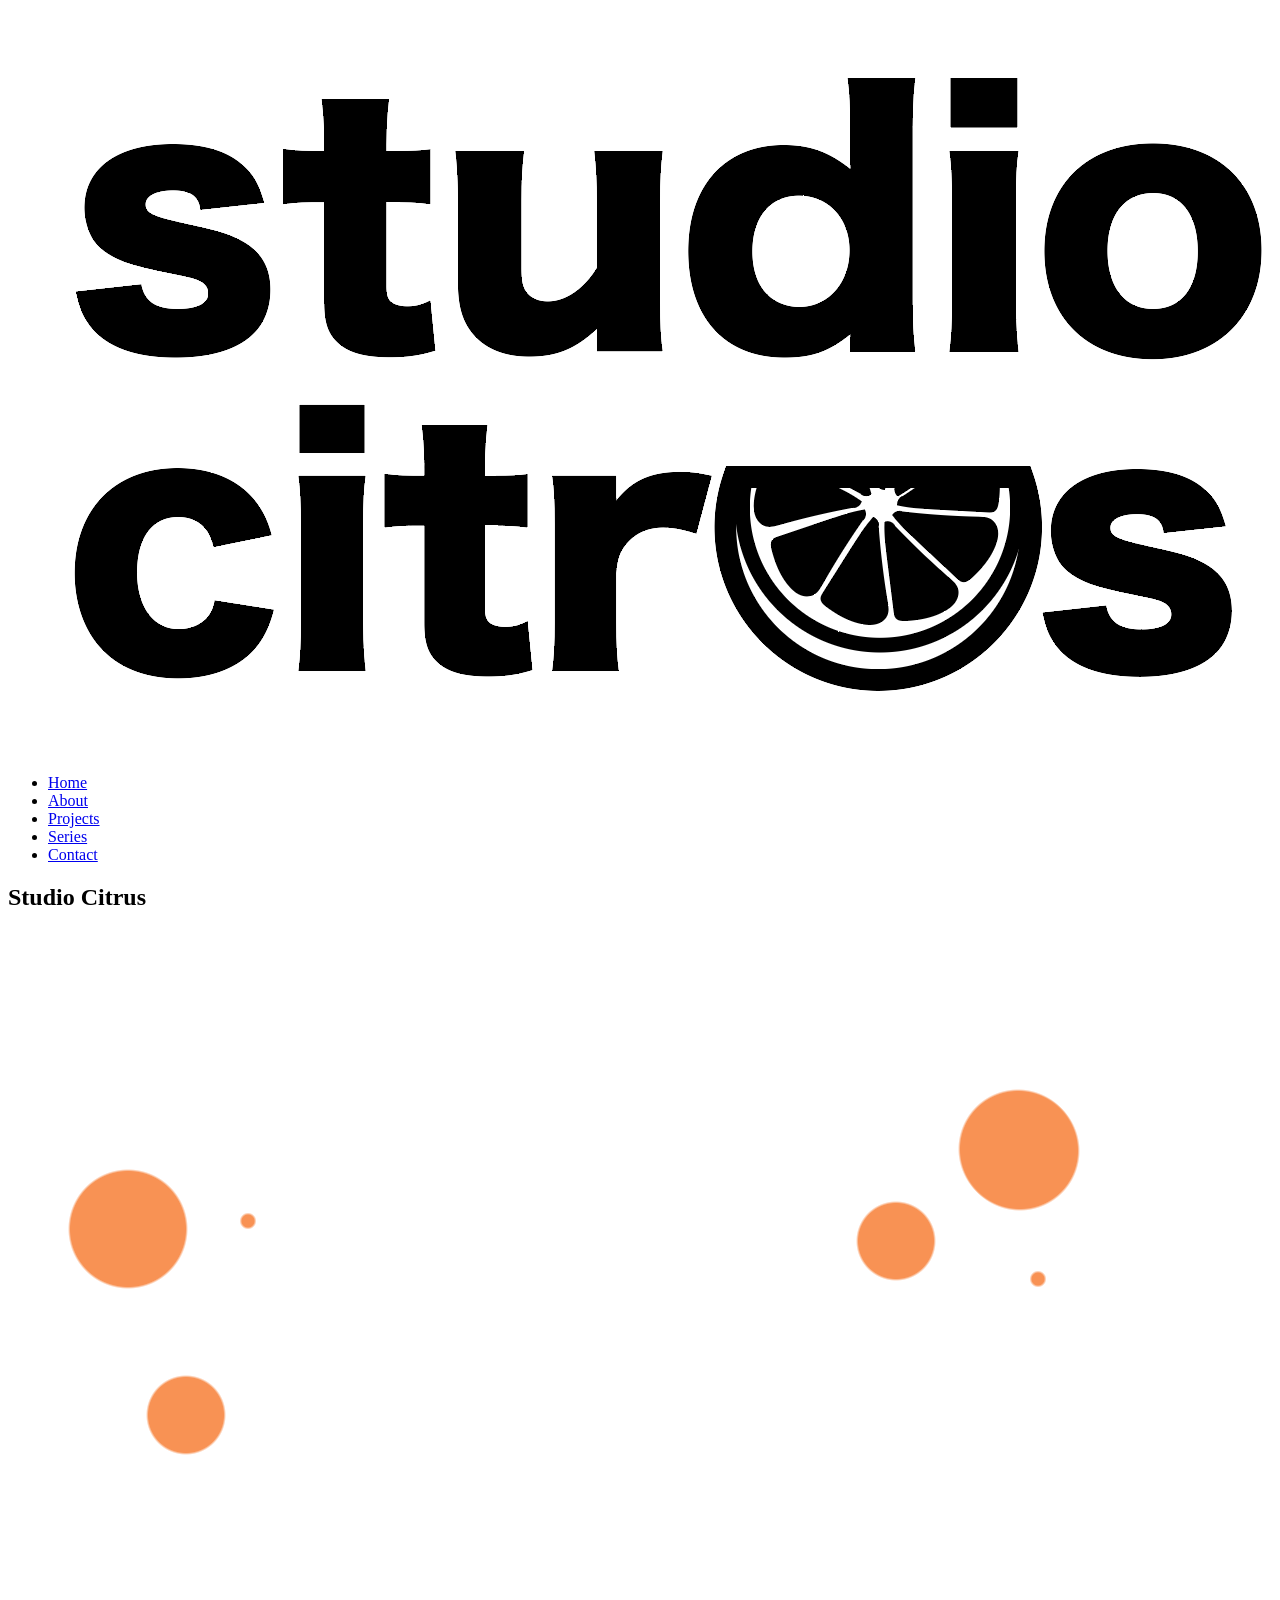
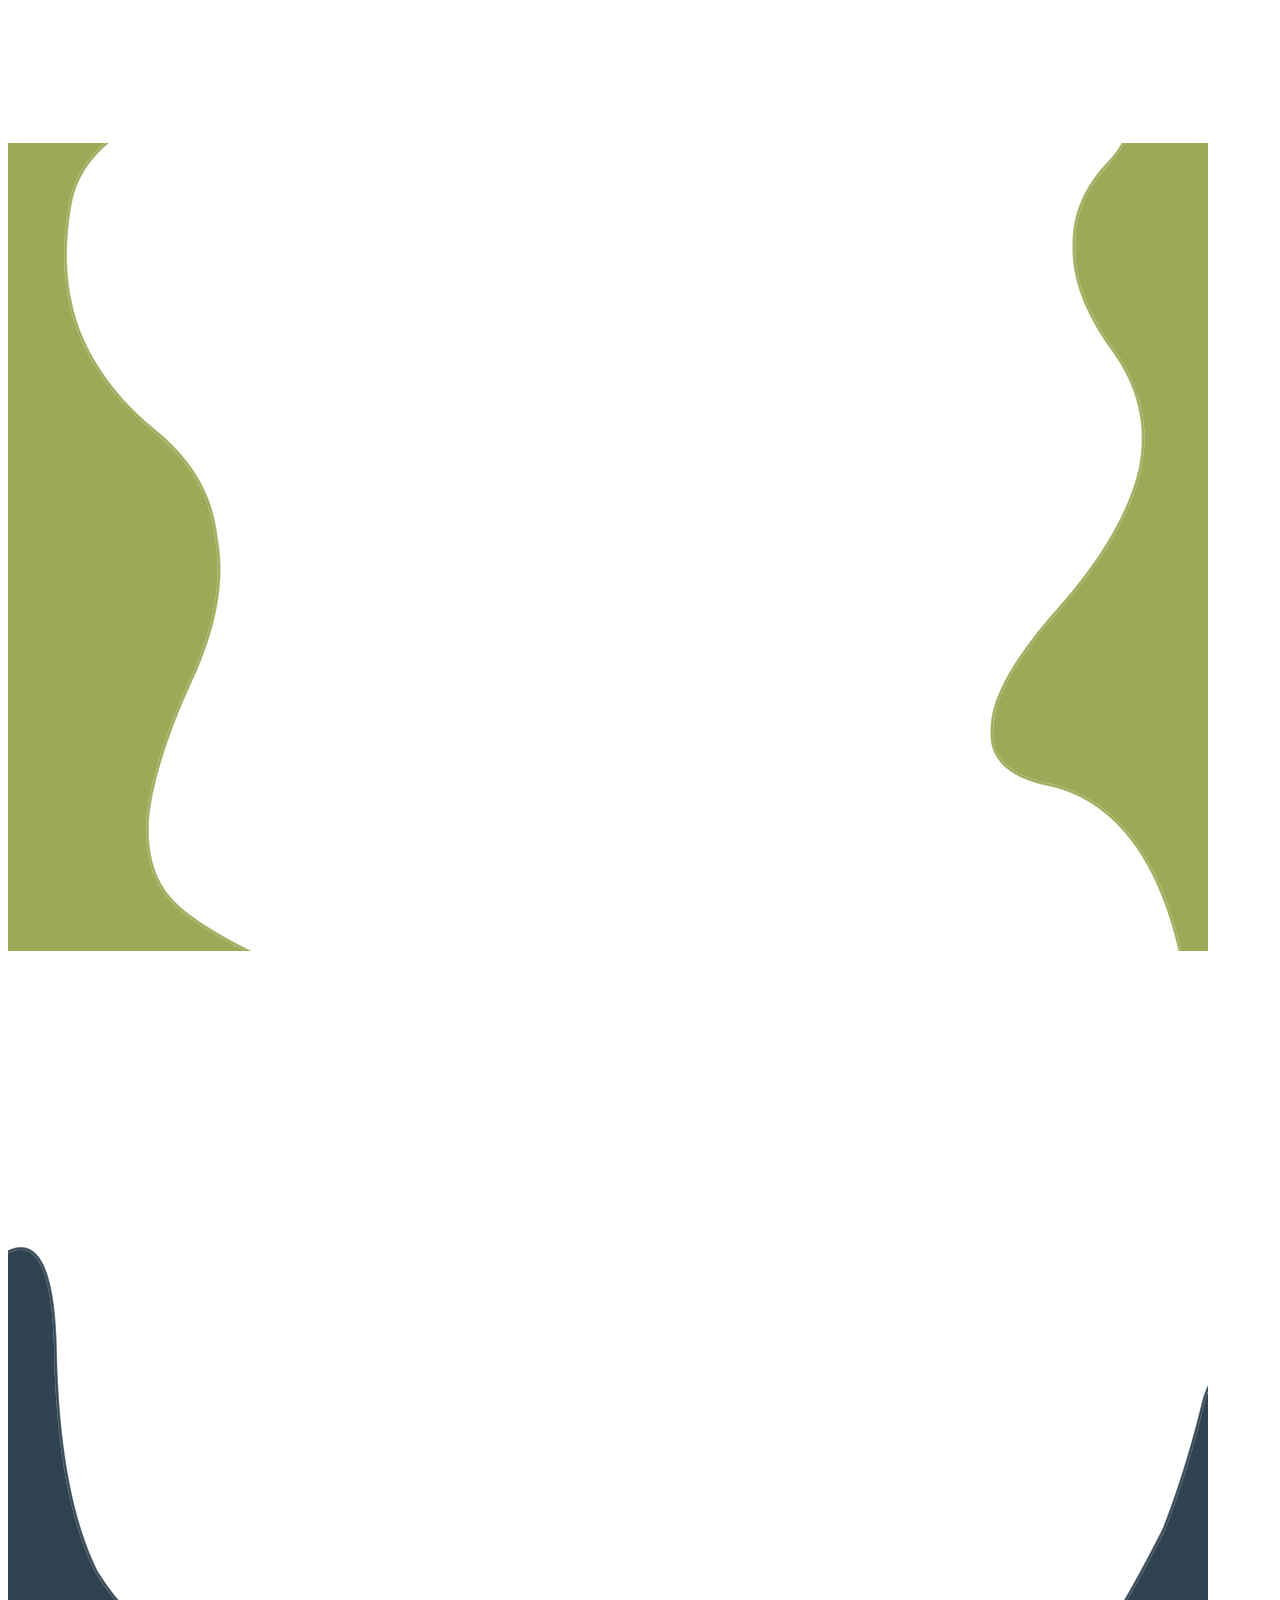
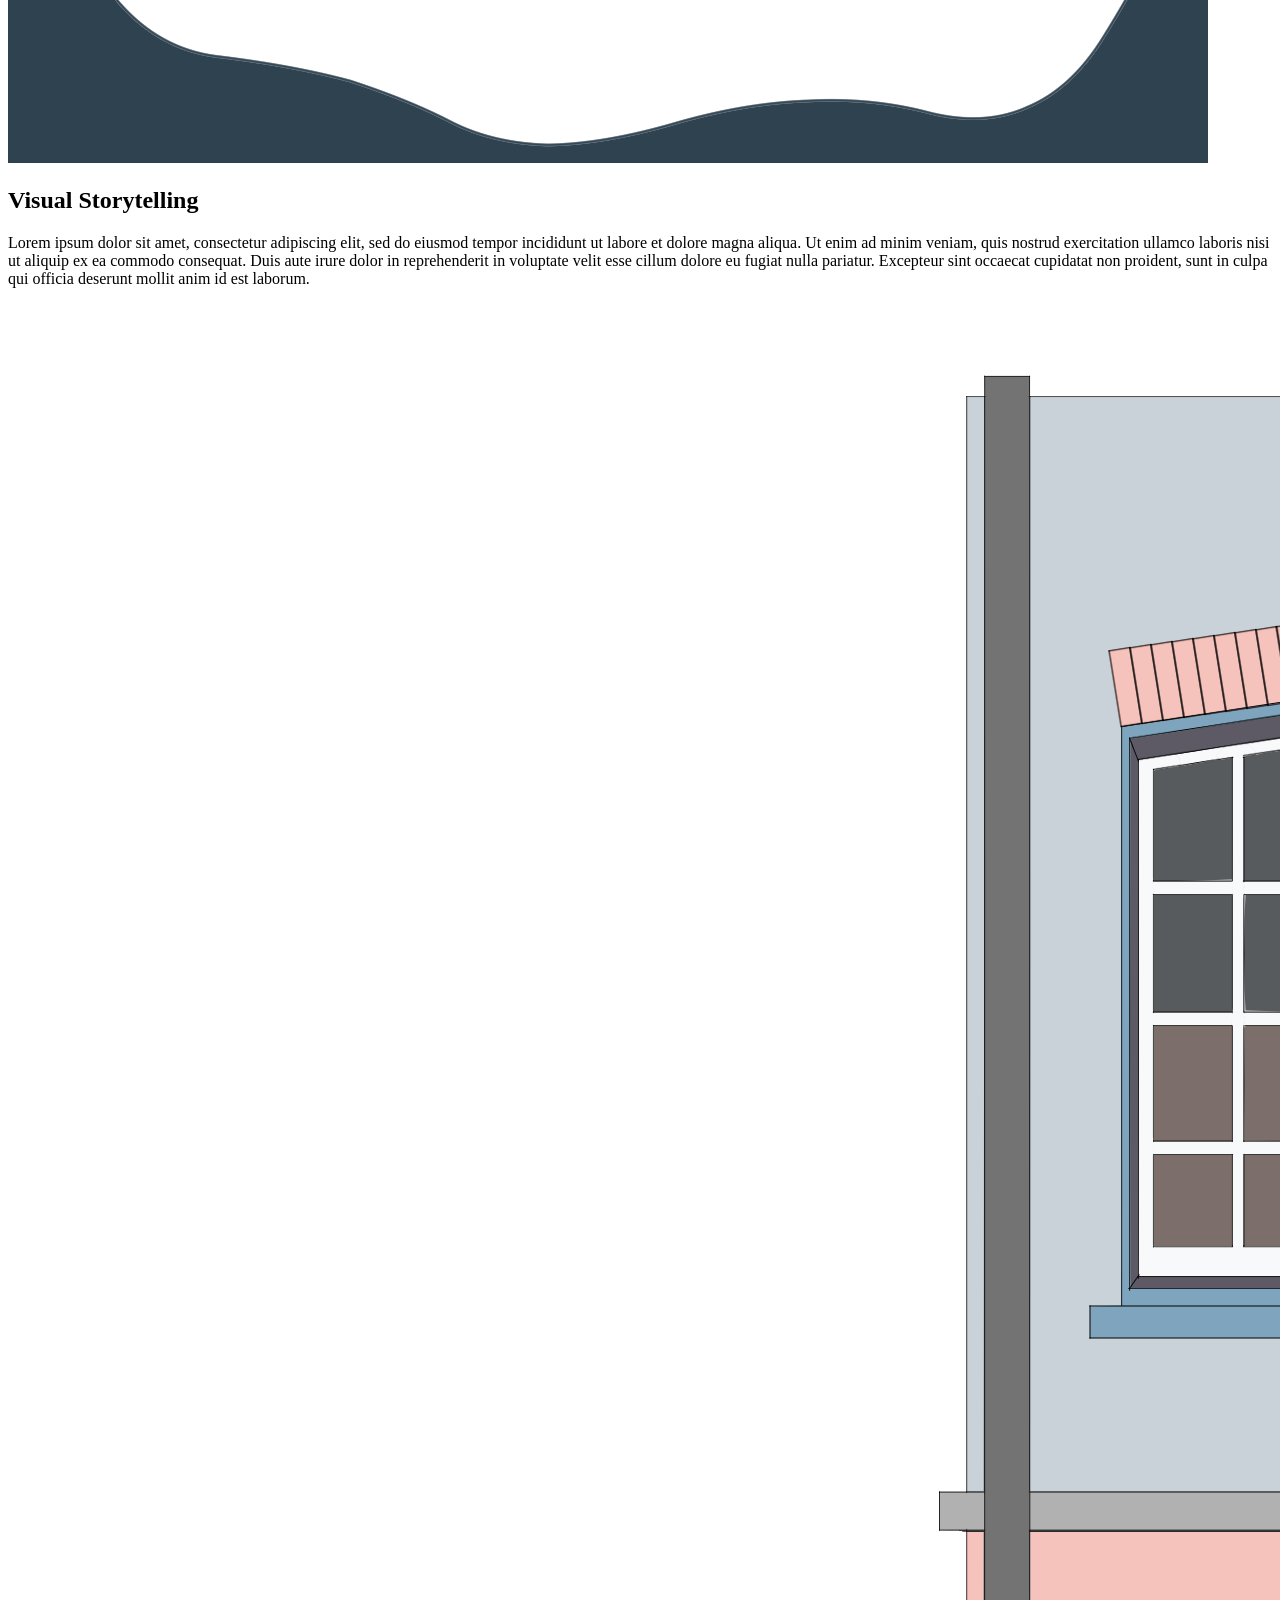
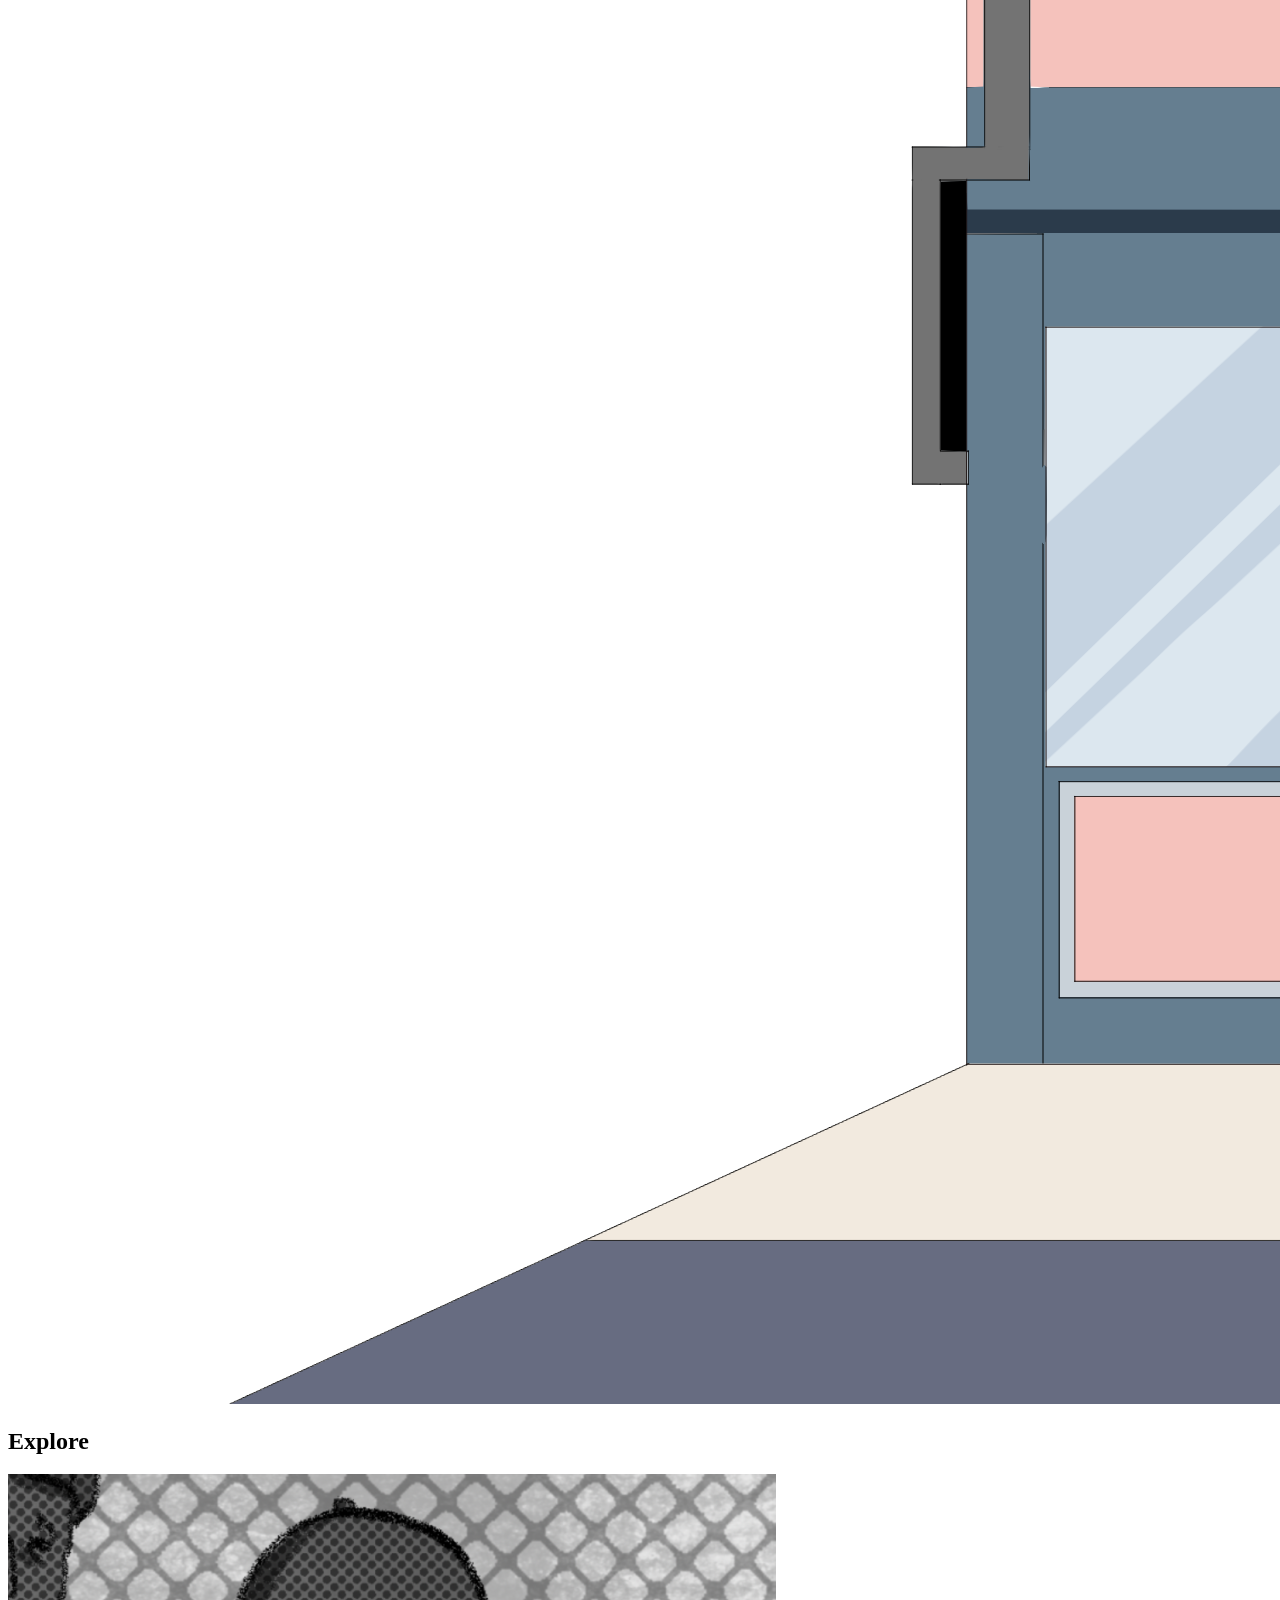
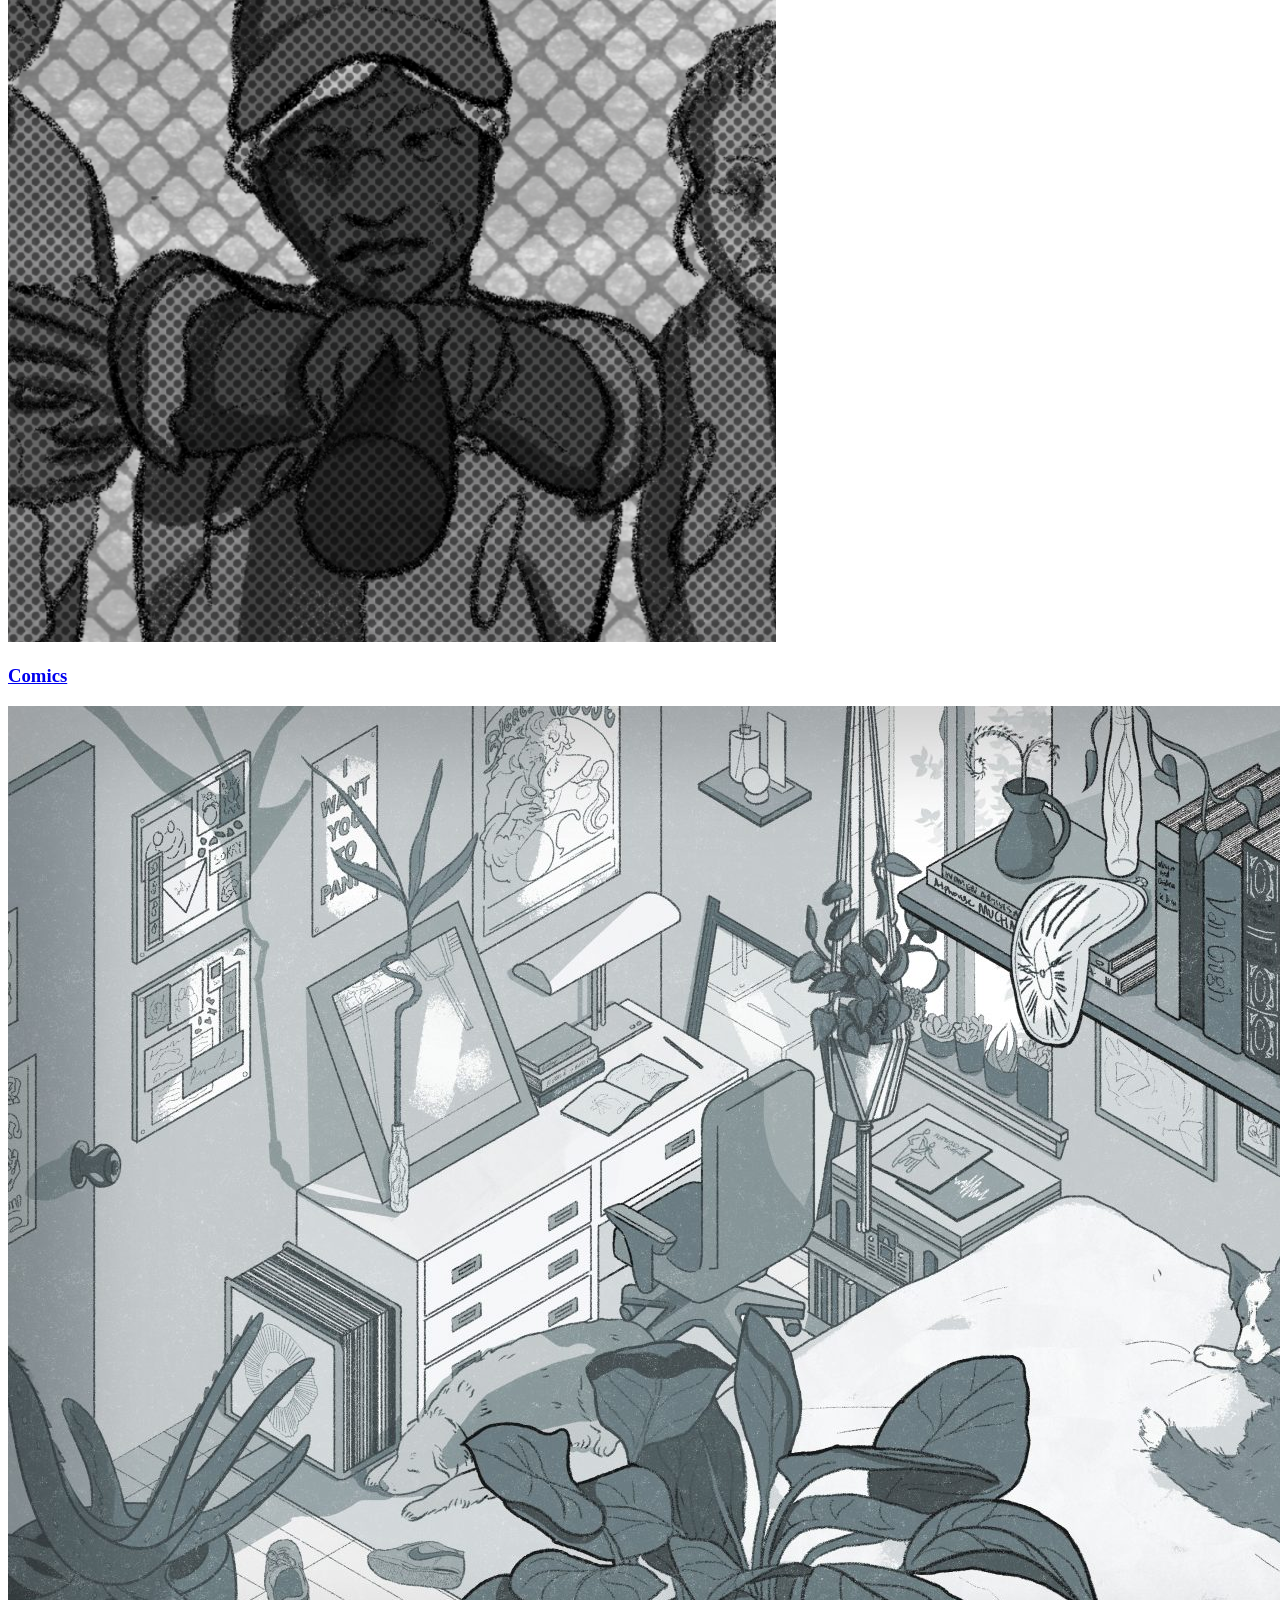
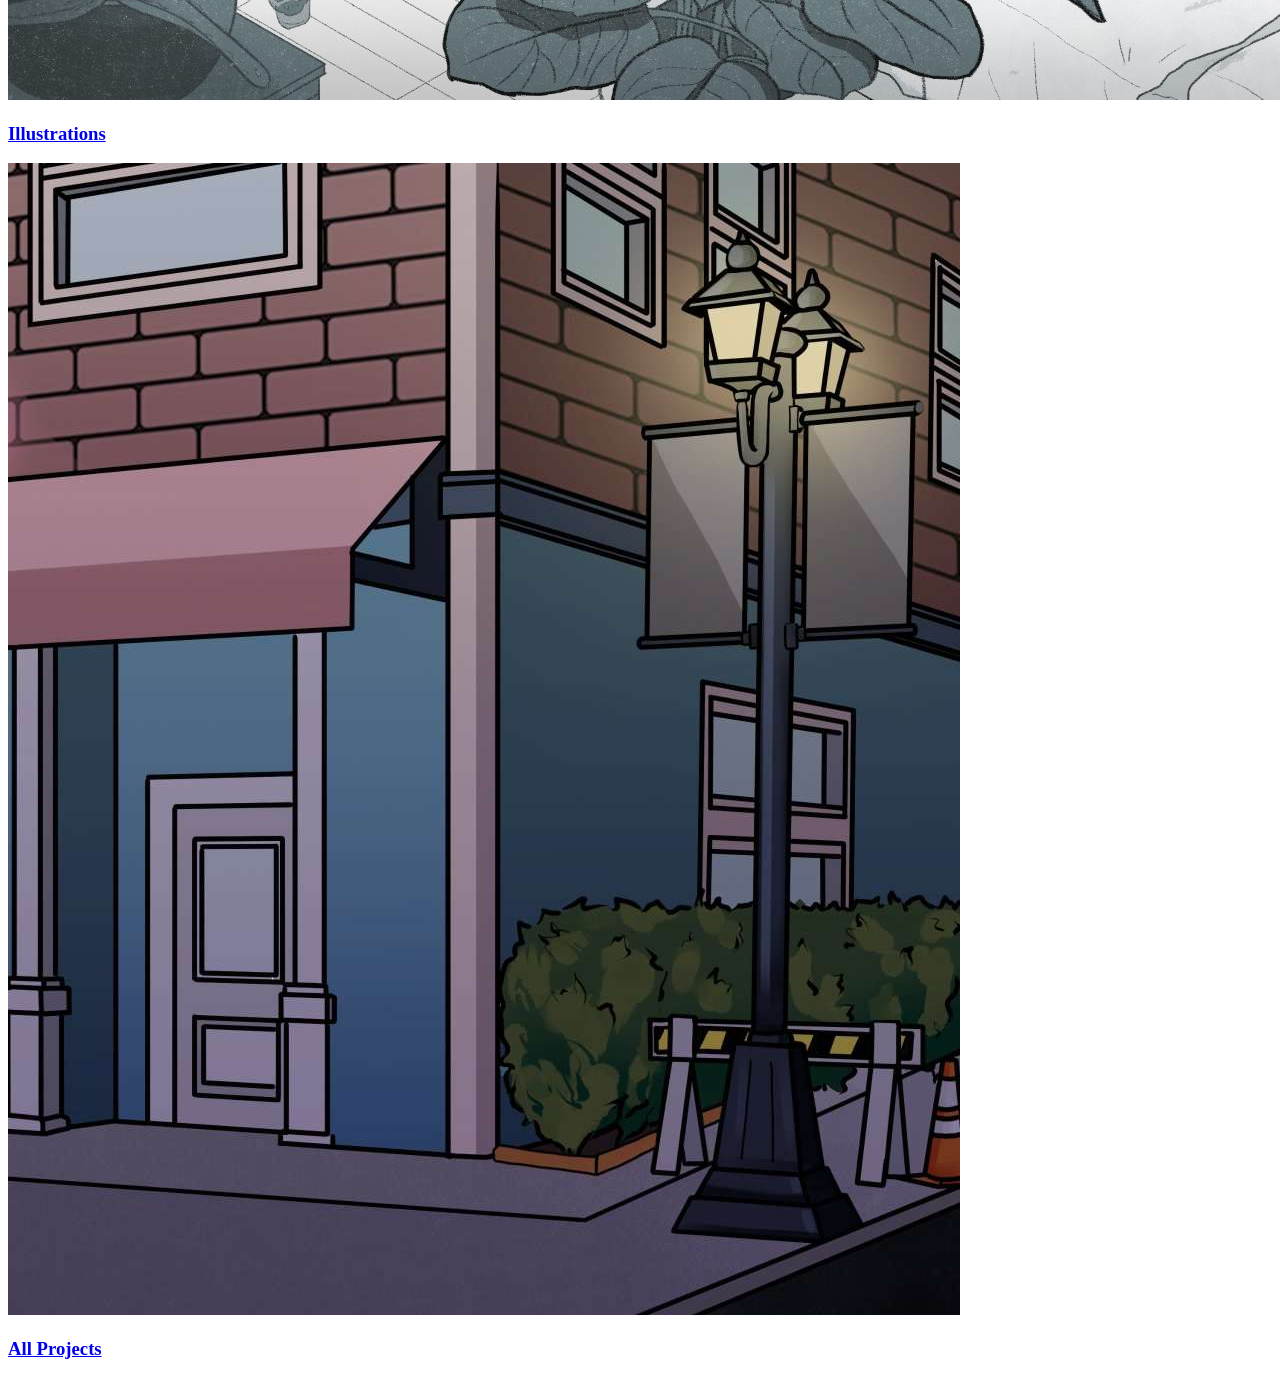
==== index.html @ 33b74390 "Initial commit - added portfolio HTML and CSS files and images folder" ====
<!DOCTYPE html>
<html lang="en">
<head>
    <meta charset="UTF-8">
    <meta name="viewport" content="width=device-width, initial-scale=1.0">
    <title>Studio Citrus</title>
    <link rel="stylesheet" href="css/style.css">
<link rel="preconnect" href="https://fonts.googleapis.com">
<link rel="preconnect" href="https://fonts.gstatic.com" crossorigin>
<link href="https://fonts.googleapis.com/css2?family=Outfit:wght@100..900&family=Work+Sans:ital,wght@0,100..900;1,100..900&display=swap" rel="stylesheet">
</head>
<body>
    <header>
        <div class="logo">
            <!--PLACEHOLDER LOGO-->
            <a href="index.html">
                <img src="images/logo.png" alt="###" class="logo-icon">
            </a>
        </div>
        <nav>
            <ul class="nav-links">
                <li><a href="index.html">Home</a></li>
                <li><a href="about.html">About</a></li>
                <li><a href="projects.html">Projects</a></li>
                <li><a href="series.html">Series</a></li>
                <li><a href="contact.html">Contact</a></li>
            </ul>
        </nav>
    </header>
    <main>
        <!--Hero Content-->
        <section class="hero-container">
            <h1>Studio <span>Citrus</span></h1>
                <!--Parallax scrolling hero animations-->
                <!--Placeholder images must replace-->
                <img src="images/heroimg2.png" alt="#" id="one">
                <img src="images/heroimg1.png" alt="#" id="two">
                <img src="images/heroimg3.png" alt="#" id="three">
        </section>
        <!--Section-->
        <section class="section-container">
            <div class="section-content">
                <h2>Visual Storytelling</h2>
                <p>Lorem ipsum dolor sit amet, consectetur adipiscing elit, sed do eiusmod tempor incididunt ut labore et dolore magna aliqua. Ut enim ad minim veniam, quis nostrud exercitation ullamco laboris nisi ut aliquip ex ea commodo consequat. Duis aute irure dolor in reprehenderit in voluptate velit esse cillum dolore eu fugiat nulla pariatur. Excepteur sint occaecat cupidatat non proident, sunt in culpa qui officia deserunt mollit anim id est laborum.</p>
            </div>
            <div class="section-image">
                <img src="images/placehold1.png" alt="#">
            </div>
        </section>
        <!--Explore Cards-->
        <section class="explore-container">
            <h2>Explore</h2>
            <!--Cards Grid-->
            <div class="card-container">
                <!--Card #1-->
                <article class="card">
                    <a href="#">
                        <img src="images/placehold3.png" alt="#">
                        <div class="card-content">
                            <h3>Comics</h3>
                        </div>
                    </a>
                </article>
                <!--Card #2-->
                <article class="card">
                    <a href="#">
                        <img src="images/illustration.jpg" alt="#">
                        <div class="card-content">
                            <h3>Illustrations</h3>
                        </div>
                    </a>
                </article>
                <!--Card #3-->
                <article class="card">
                    <a href="#">
                        <img src="images/placehold2.jpg" alt="#">
                        <div class="card-content">
                            <h3>All Projects</h3>
                        </div>
                    </a>
                </article>
            </div>
        </section>
    </main>
    <footer>
        <!--Footer-->
    </footer>











    <!--TEMP CODE GENERATED WITH THE HELP OF OPENAI(2026)-->
    <!--MUST REPLACE-->
    <script>
const magnet = document.getElementById("one");

const strength = 40; // how far it moves (px)

magnet.addEventListener("mousemove", (e) => {
    const rect = magnet.getBoundingClientRect();

    const centerX = rect.left + rect.width / 2;
    const centerY = rect.top + rect.height / 2;

    const deltaX = e.clientX - centerX;
    const deltaY = e.clientY - centerY;

    const moveX = -(deltaX / rect.width) * strength;
    const moveY = -(deltaY / rect.height) * strength;

    magnet.style.transform = `translate(${moveX}px, ${moveY}px)`;
});

magnet.addEventListener("mouseleave", () => {
    magnet.style.transform = "translate(0, 0)";
});
</script>

</body>
</html>
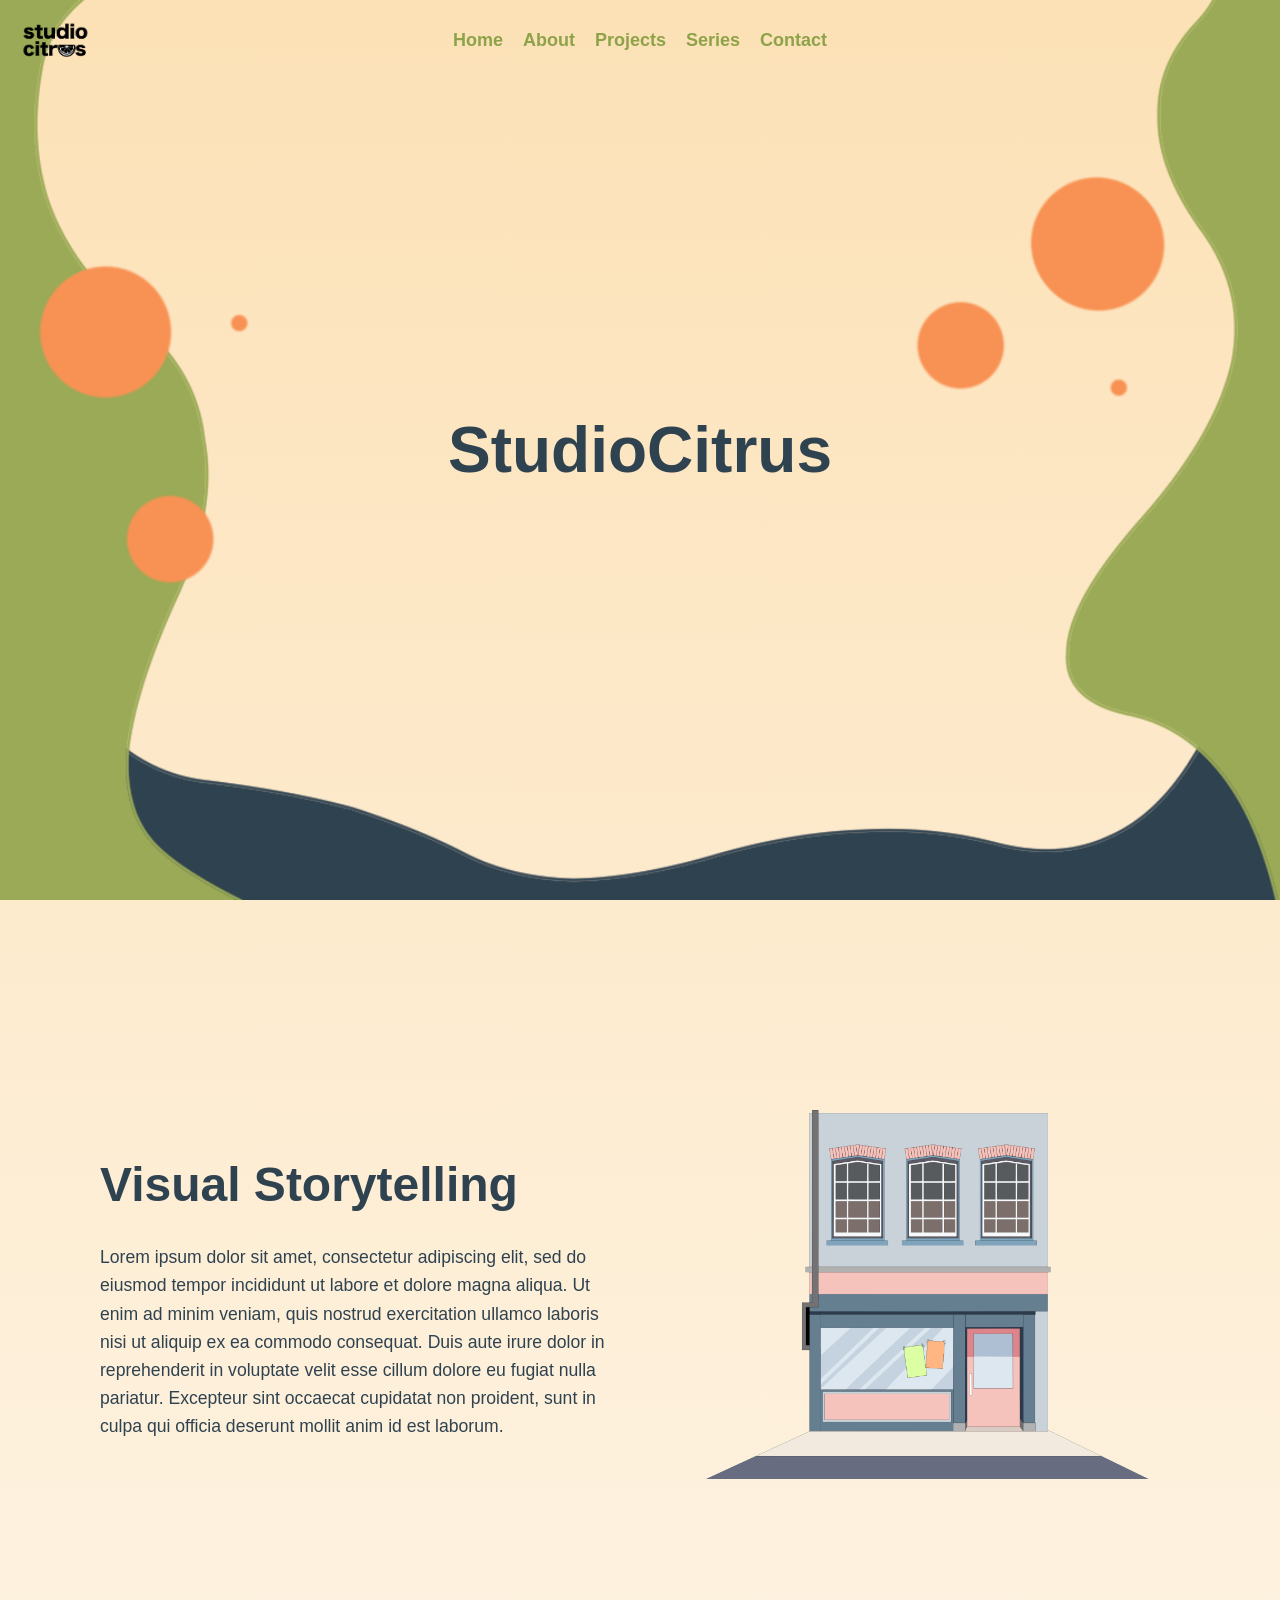
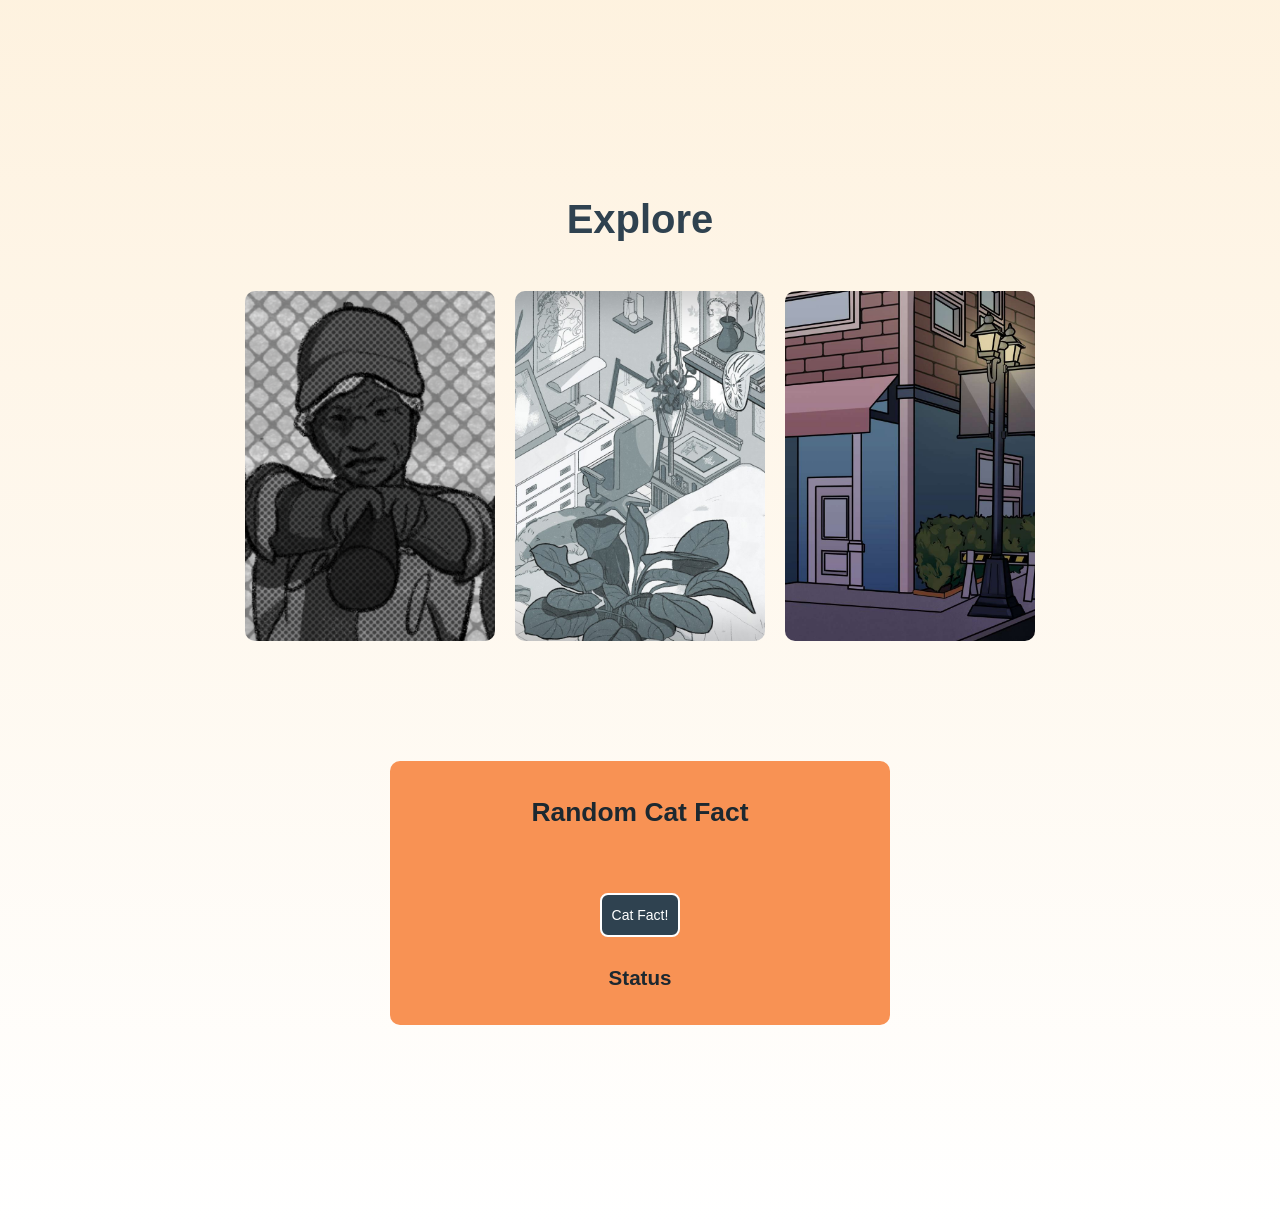
==== commit e0b91bf7: "Updated home page to include API" ====
--- a/index.html
+++ b/index.html
@@ -81,7 +81,22 @@
                 </article>
             </div>
         </section>
+        <!--CAT FACT API-->
+        <div class="cat-fact">
+            <h2>Random Cat Fact</h2>
+            <!--Data-->
+            <div id="dataContainer"></div>
+            <!--Button-->
+            <button id="catBtn">Cat Fact!</button>
+            <!--Loading and Error-->
+            <div class="status">
+                <h3>Status</h3>
+                <p id="loadingMessage" style="display: none;">Loading...</p>
+                <p id="errorMessage"></p>
+            </div>
+        </div>
     </main>
+    <script src="js/script.js"></script>
     <footer>
         <!--Footer-->
     </footer>
--- a/css/style.css
+++ b/css/style.css
@@ -0,0 +1,493 @@
+:root {
+    --text: #2F4250;
+    --bg: #FCE1B6;
+    --wh: #ffffff;
+    --accent: #F89254;
+    --accent2: #8EA249;
+    --null: #759DA9;
+}
+/* BASIC RESET */
+* {
+    margin: 0;
+    padding: 0;
+    box-sizing: border-box;
+}
+body {
+    font-family: "Work Sans", sans-serif;
+    background: linear-gradient(var(--bg),var(--wh));
+    color: var(--text);
+    font-weight: 500;
+    line-height: 1.6;
+    font-size: 1.1em ;
+}
+header{
+    display: flex;
+    position: absolute;
+    width: 100%;
+    left: 0;
+    top: 0;
+    background-color: transparent;
+    align-items: center;
+    align-content: center;
+    padding: 20px;
+    justify-content: space-between;
+    z-index: 10;
+}
+.logo-icon {
+    display: flex;
+    height: 40px;
+    width: auto;
+    align-items: center;
+  
+}
+/* NAVIGATION */
+nav {
+    display: flex;
+    position: absolute;
+    left: 50%;
+    transform: translateX(-50%);
+    background-color: transparent;
+}
+.nav-links {
+    display: flex;
+    list-style: none;
+    justify-content: space-between;
+    gap: 20px;
+    text-align: center;
+    margin: 0 auto;
+    padding: 20px;
+}
+.nav-links a{
+    text-decoration: none;
+    color: var(--accent2);
+    transition: all 0.3s ease 0s;
+    font-weight: 600;
+    font-size: clamp(16px, 2vw, 18px);
+}
+.nav-links a:hover{
+    color: var(--accent);
+}
+/* MAIN MAIN MAIN MAIN */
+main {
+    position: relative;
+    overflow: hidden;
+}
+main h1 {
+    display: flex;
+    margin: 0 auto;
+    justify-content: center;
+    align-items: center;
+    font-size: 4rem;
+    padding: 20px;
+    z-index: 8;
+}
+main h1 {
+    color: var(--text);
+}
+/* HERO */
+.hero-container {
+    display: flex;
+    height: 100vh;
+    position: relative;
+}
+.hero-container img {
+    position: absolute;
+    object-fit: cover;
+    width: 100%;
+    height: 100%;
+    top: 0;
+    left: 0;
+}
+/* INCOMPLETE INCOMPLETE INCOMPLETE */
+#one {
+    z-index: 5;
+    transition: transform 0.25s ease-out;
+    will-change: transform;
+}
+#two {
+    z-index: 4;
+}
+#three {
+    z-index: 3;
+}
+/* FIRST SECTION */
+.section-container {
+    display: grid;
+    max-width: 1200px;
+    margin: 0 auto; 
+    grid-template-columns: 1fr 1fr;
+    gap: 70px;
+    align-items: center;
+    padding: 80px 60px;
+    padding-top: 200px;
+}
+.section-image {
+    width: 100%;
+    max-width: 550px;
+    height: auto;
+    justify-self: end;
+}
+.section-container img {
+    width: 100%;
+    height: auto;
+    object-fit: cover;
+}
+.section-content h2 {
+    font-size: 3rem;
+    padding-bottom: 20px;
+}
+/* EXPLORE */
+.explore-container {
+    display: grid;
+    max-width: 1200px;
+    width: 90%;
+    margin: 0 auto; 
+    align-items: center;
+    padding-top: 200px;
+    justify-items: center;
+}
+.explore-container h2{
+    text-align: center;
+    font-size: 2.5rem;
+    padding-top: 0px;
+    padding: 20px;
+}
+/* CARDS */
+.card-container {
+    display: grid;
+    grid-template-columns: repeat(auto-fit, minmax(250px, 1fr));
+    max-width: 900px;
+    align-items: center;
+    gap: 20px;
+    padding: 20px;
+    padding-bottom: 40px;
+}
+.card {
+    display: flex;
+    position: relative;
+    width: 100%;
+    max-width: 250px;
+    aspect-ratio: 5 / 7;
+    align-items: center;
+    margin: 0 auto;    
+    border-radius: 10px;
+    cursor: pointer;
+    transition: .5s all ease-in-out;
+}
+.card a{
+    text-decoration: none;
+    text-align: center;
+    color: var(--accent);
+}
+.card:hover {
+    transform: translateY(-20px);
+    box-shadow: 0 10px 35px #00000064; 
+}
+.card::before {
+    content: " ";
+    position: absolute;
+    top: 0;
+    left: 0;
+    width: 100%;
+    height: 100%;
+    background: linear-gradient(#2F4250,#ffffff00);      
+    z-index: 2;         
+    border-radius: 10px;
+    opacity: 0;        
+    transition: .5s all;
+    
+}
+.card:hover::before {
+    opacity: .6;
+}
+.card img {
+    position: absolute;
+    display: block;
+    top:0;
+    left:0; 
+    width: 100%;
+    height: 100%;
+    object-fit: cover;
+    border-radius: 10px;
+}
+.card img:hover {
+    box-shadow: 0 8px 20px #9e9e9e;
+}
+.card .card-content {
+    position: absolute;
+    inset: 0;
+    z-index: 3;
+    display: flex;
+    justify-content: center;
+    align-items: center;
+    text-align: center;
+    opacity: 0;
+    transform: translateY(15px);
+    transition: .5s all;
+    aspect-ratio: 5 / 7;
+}
+.card:hover .card-content { 
+    opacity: 1;
+}
+.card-content h3{
+    color: var(--wh);
+    font-size: 2rem;
+}
+
+footer {
+    display: flex;
+    padding-top: 200px;
+}
+
+
+
+
+/* Media queries were generated with the help of AI (OpenAI, 2026) */
+
+@media (max-width: 1024px) {
+    .section-container {
+        grid-template-columns: 1fr;
+        text-align: center;
+        padding: 60px 30px;
+    }
+
+    .section-image {
+        justify-self: center;
+    }
+}
+
+@media (max-width: 768px) {
+    body {
+        font-size: 1rem;
+    }
+
+    main h1 {
+        font-size: 2.5rem;
+        text-align: center;
+    }
+
+    .nav-links {
+        gap: 10px;
+        font-size: 0.9rem;
+    }
+
+    .hero-container {
+        height: 70vh;
+    }
+}
+
+@media (max-width: 480px) {
+    main h1 {
+        font-size: 2rem;
+    }
+
+    .section-content h2 {
+        font-size: 2rem;
+    }
+
+    .card-container {
+        grid-template-columns: 1fr;
+    }
+}
+
+
+
+
+
+/*ABOUT PAGE STYLING*/
+
+/*HERO IMG*/
+.about-hero {
+    position: relative;
+    z-index: 1;
+    overflow: hidden;
+    width: 100%;
+    height: 50vh;
+}
+.about-hero img {
+    display: block;
+    width: 100%;
+    height: 100%;
+    object-fit: cover;
+}
+/*GRADIENT FOR IMG*/
+.about-hero::before {
+    content: "";
+    position: absolute;
+    top: 0;
+    left: 0;
+    width: 100%;
+    height: 100%;
+    background: linear-gradient(transparent, #0000006e);
+    z-index: 2;
+}
+/*H1*/
+.about-hero h1 {
+    position: absolute;
+    top: 50%;
+    left: 50%;
+    transform: translate(-50%, -50%);
+    color:#ffffff;
+    z-index: 3;
+    font-size: clamp(1.8rem, 4vw, 3.5rem);
+}
+/*ABOUT US/WHAT WE DO*/
+.about-us-container {
+    max-width: 1100px;
+    display: flex; /*Flexbox for layout control(img left/text right)*/
+    flex-wrap: wrap;
+    align-items: center;
+    justify-content: space-evenly;
+    margin: 0 auto; /*centers*/
+    gap: 40px;
+    padding: 100px 40px;
+}
+.left, .right {
+    flex: 0 0 100%; /*For mobile stacking*/
+}
+.right p, .left p{
+    line-height: 1.5;
+    padding:10px;
+}
+.right h2, .left h2 {
+    font-size: clamp(1.4rem, 2.5vw, 2.8rem);
+    text-align: left;
+    padding: 10px;
+}
+.left img, .right img {
+    width: 100%;
+    height: auto;
+    display: block;
+    object-fit: cover;
+    border-radius: 10px;
+}
+/*MEET THE TEAM SECTION*/
+.about-team {
+    display: flex;
+    flex-direction: column;
+    max-width: 100vw;
+    padding: 100px 40px;
+    margin: 0 auto;
+    justify-content: center;
+    align-items: center;
+    align-content: center;
+    background-color: var(--accent);
+    color: var(--wh);
+    gap: 30px;
+}
+.about-team h2{
+    font-size: clamp(1.4rem, 2.5vw, 2.8rem);
+    text-align: center;
+    margin: 20px;
+    padding-bottom: 20px;
+}
+/*CONTAINER FOR CARDS*/
+.team-container {
+    display: grid;
+    grid-template-columns: repeat(1, 1fr); /* Displays cards 1 per row on mobile */
+    align-items: center;
+    justify-content: center;
+    margin: 0 auto;
+    gap: 30px;
+}
+/*CARD*/
+.member-card {
+    width: 200px;
+    height: auto;
+    padding: 20px;
+    text-align: center;
+}
+.member-card img {
+    width: 100%;
+    height: auto;
+    object-fit: cover;
+    display: block;
+}
+.member-card h3 {
+    text-align: center;
+    font-size: clamp(1.2rem, 1.6vw, 1.8rem);
+    margin-top: 12px;
+}
+.member-card p{
+    text-align: center;
+    color:#ffffffc5;
+    font-size: clamp(14px, 1.2vw, 16px);
+}
+.member-card a{
+    text-decoration: none;
+    color:#2F4250;
+    font-weight: 600;
+    font-size: clamp(14px, 1.2vw, 16px);
+    transition: .3s ease all;
+}
+.member-card a:hover{
+    color: #005ba6;
+}
+
+/*SMALL SCREENS*/
+@media (max-width: 600px) {
+    .about-hero {
+    height: 40vh;
+    }
+}
+/*TABLET*/
+@media (min-width:900px){
+    .left, .right {
+    flex: 0 0 48%; /*Z-Formation look*/
+    }
+    .team-container {
+    grid-template-columns: repeat(2, 1fr); /* Displays cards 2 per row */
+    }
+}
+/*LARGE SCREEN*/
+@media (min-width:1100px){
+    .left, .right {
+    flex: 0 0 48%; /*Z-Formation look*/
+    padding: 30px;
+    }
+    .team-container {
+    grid-template-columns: repeat(5, 1fr); /* Displays cards 5 per row */
+    }
+
+}
+
+/*CAT FACT API*/
+.cat-fact {
+    display: flex;
+    flex-direction: column;
+    justify-content: center;
+    align-items: center;
+    padding: 30px;
+    max-width: 500px;
+    margin: 0 auto;
+    gap: 15px;
+    text-align: center;
+    border-radius: 10px;
+    background-color: var(--accent);
+    margin-top: 80px;
+    color: #1c2830;
+}
+
+#catBtn {
+    background-color: var(--text);
+    padding: 12px 10px;
+    border-radius: 8px;
+    border: 2px solid var(--wh);
+    color: var(--wh);
+    font-size: 14px;
+    margin:10px;
+    transition: ease .3s all;
+    font-weight: 500;
+}
+#catBtn:hover {
+    background-color: #759DA9;
+}
+
+#dataContainer{
+    margin:10px;
+}
+#dataContainer p {
+    background: #bbf5cf88;
+    padding: 16px;
+    border-radius: 10px;
+}
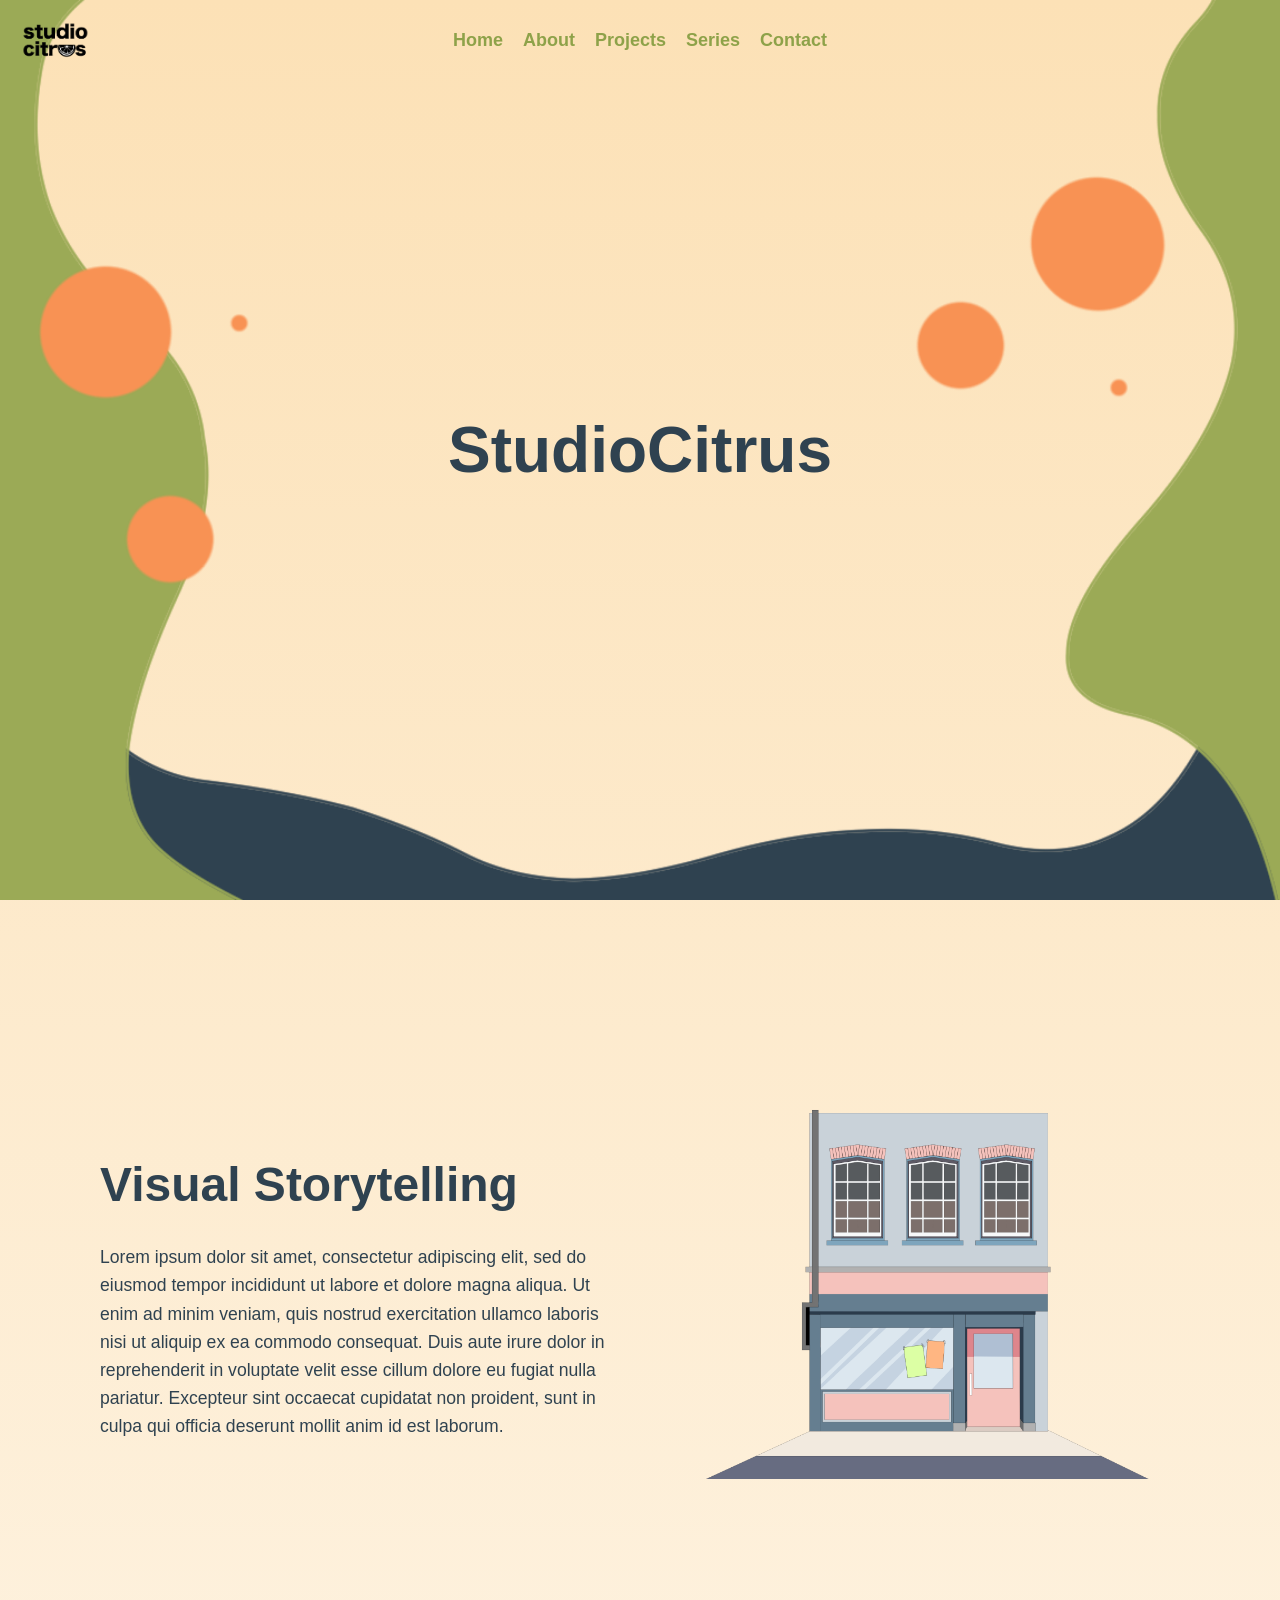
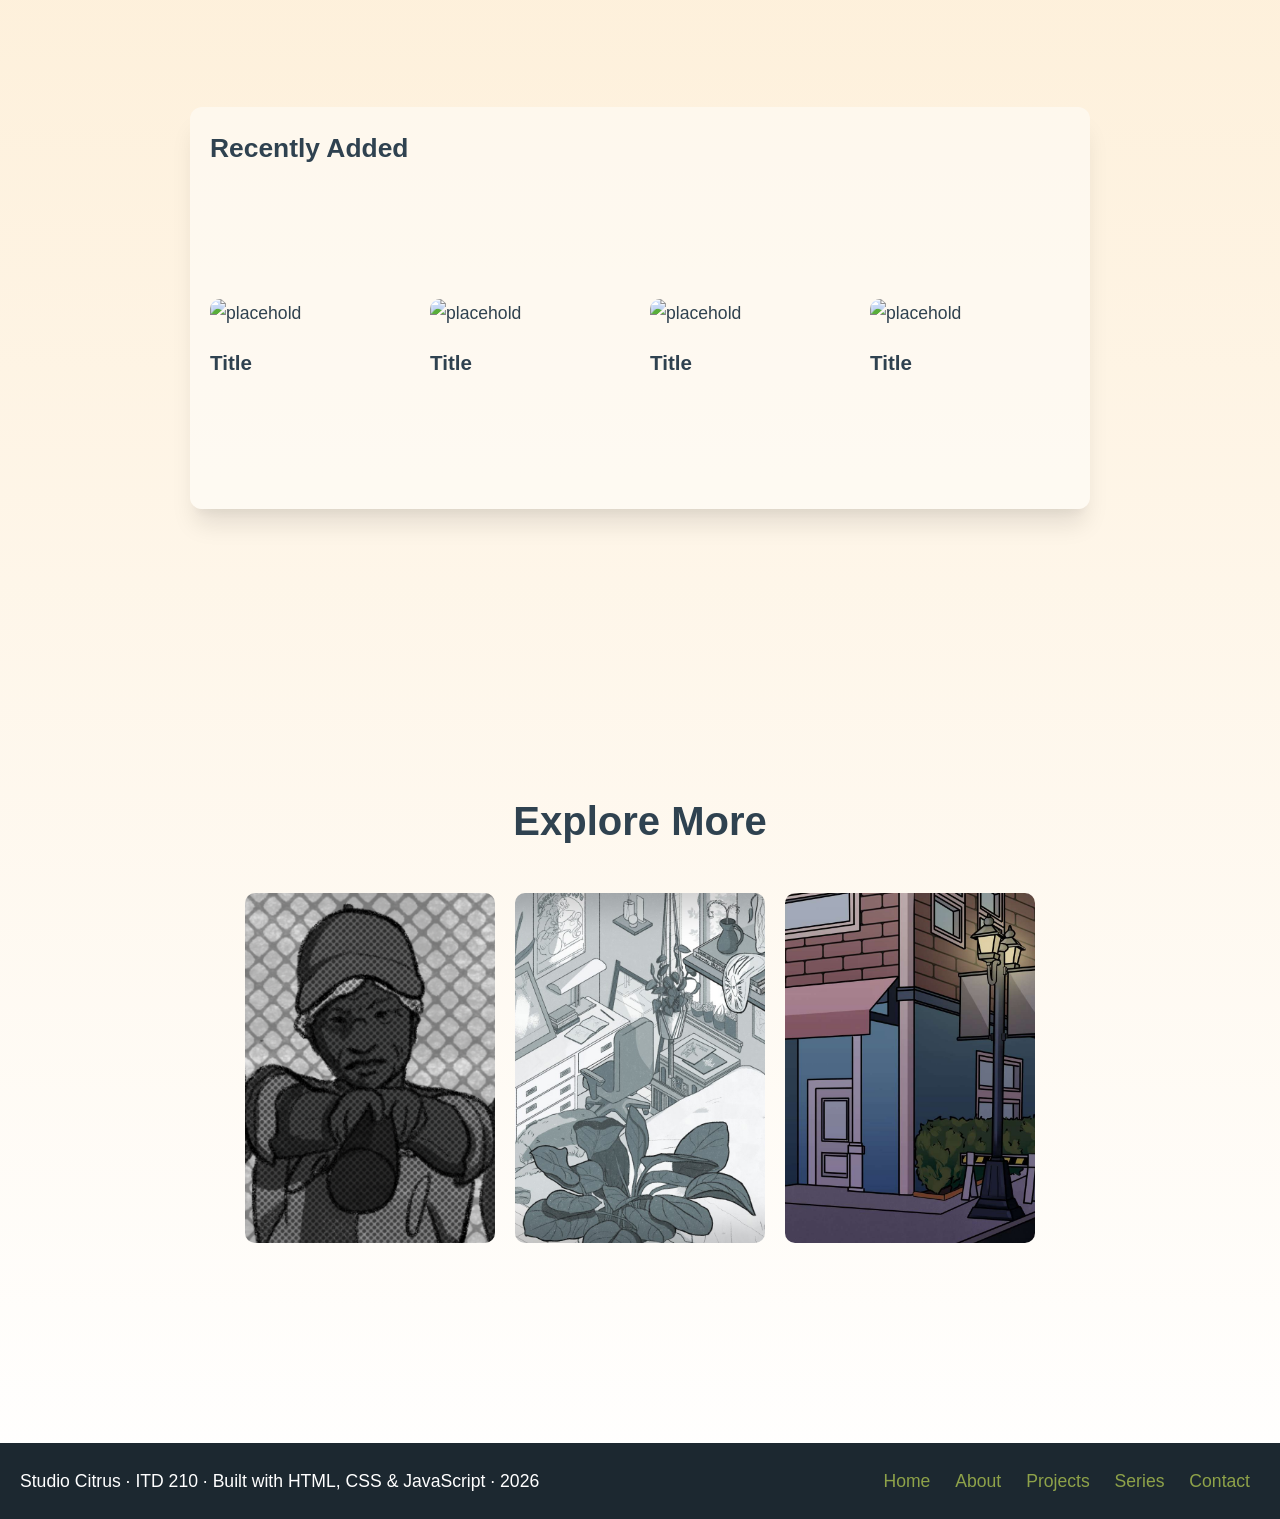
==== commit cfdf33fd: "Updated and fixed minor bugs" ====
--- a/index.html
+++ b/index.html
@@ -10,7 +10,7 @@
 <link href="https://fonts.googleapis.com/css2?family=Outfit:wght@100..900&family=Work+Sans:ital,wght@0,100..900;1,100..900&display=swap" rel="stylesheet">
 </head>
 <body>
-    <header>
+    <header class="load-in">
         <div class="logo">
             <!--PLACEHOLDER LOGO-->
             <a href="index.html">
@@ -29,7 +29,7 @@
     </header>
     <main>
         <!--Hero Content-->
-        <section class="hero-container">
+        <section class="hero-container load-in-delay">
             <h1>Studio <span>Citrus</span></h1>
                 <!--Parallax scrolling hero animations-->
                 <!--Placeholder images must replace-->
@@ -38,23 +38,68 @@
                 <img src="images/heroimg3.png" alt="#" id="three">
         </section>
         <!--Section-->
-        <section class="section-container">
-            <div class="section-content">
+        <section class="section-container reveal">
+            <div class="section-content reveal">
                 <h2>Visual Storytelling</h2>
                 <p>Lorem ipsum dolor sit amet, consectetur adipiscing elit, sed do eiusmod tempor incididunt ut labore et dolore magna aliqua. Ut enim ad minim veniam, quis nostrud exercitation ullamco laboris nisi ut aliquip ex ea commodo consequat. Duis aute irure dolor in reprehenderit in voluptate velit esse cillum dolore eu fugiat nulla pariatur. Excepteur sint occaecat cupidatat non proident, sunt in culpa qui officia deserunt mollit anim id est laborum.</p>
             </div>
-            <div class="section-image">
+            <div class="section-image reveal">
                 <img src="images/placehold1.png" alt="#">
             </div>
         </section>
+        <!--Recently Added-->
+        <section class="recent-wrapper reveal">
+            <div class="recent-container">
+                <h2>Recently Added</h2>
+            <!--Cards-->
+            <div class="recent-box">
+                <!--Card 1-->
+                <article class="recent-cards">
+                    <a href="#">
+                        <div class="recent-img">
+                        <img src="https://placehold.co/30x40" alt="placehold">
+                        </div>
+                        <h3>Title</h3>
+                    </a>
+                </article>
+                <!--Card 2-->
+                <article class="recent-cards">
+                    <a href="#">
+                        <div class="recent-img">
+                        <img src="https://placehold.co/30x40" alt="placehold">
+                        </div>
+                        <h3>Title</h3>
+                    </a>
+                </article>
+                <!--Card 3-->
+                <article class="recent-cards">
+                    <a href="#">
+                        <div class="recent-img">
+                        <img src="https://placehold.co/30x40" alt="placehold">
+                        </div>
+                        <h3>Title</h3>
+                    </a>
+                </article>
+                <!--Card 4-->
+                <article class="recent-cards">
+                    <a href="#">
+                        <div class="recent-img">
+                        <img src="https://placehold.co/30x40" alt="placehold">
+                        </div>
+                        <h3>Title</h3>
+                    </a>
+                </article>
+            </div>
+            </div>
+        </section>
         <!--Explore Cards-->
-        <section class="explore-container">
-            <h2>Explore</h2>
+        <section class="explore-container reveal">
+            <h2>Explore More</h2>
             <!--Cards Grid-->
-            <div class="card-container">
+            <div class="card-container reveal">
                 <!--Card #1-->
-                <article class="card">
-                    <a href="#">
+                <article class="card reveal">
+                    <a href="series.html">
                         <img src="images/placehold3.png" alt="#">
                         <div class="card-content">
                             <h3>Comics</h3>
@@ -62,7 +107,7 @@
                     </a>
                 </article>
                 <!--Card #2-->
-                <article class="card">
+                <article class="card reveal">
                     <a href="#">
                         <img src="images/illustration.jpg" alt="#">
                         <div class="card-content">
@@ -71,7 +116,7 @@
                     </a>
                 </article>
                 <!--Card #3-->
-                <article class="card">
+                <article class="card reveal">
                     <a href="#">
                         <img src="images/placehold2.jpg" alt="#">
                         <div class="card-content">
@@ -81,34 +126,18 @@
                 </article>
             </div>
         </section>
-        <!--CAT FACT API-->
-        <div class="cat-fact">
-            <h2>Random Cat Fact</h2>
-            <!--Data-->
-            <div id="dataContainer"></div>
-            <!--Button-->
-            <button id="catBtn">Cat Fact!</button>
-            <!--Loading and Error-->
-            <div class="status">
-                <h3>Status</h3>
-                <p id="loadingMessage" style="display: none;">Loading...</p>
-                <p id="errorMessage"></p>
-            </div>
+    </main>
+    <footer>
+        <p>Studio Citrus · ITD 210 · Built with HTML, CSS & JavaScript · 2026</p>
+        <div class="footer-links">
+            <a href="index.html">Home</a>
+            <a href="about.html">About</a>
+            <a href="projects.html">Projects</a>
+            <a href="series.html">Series</a>
+            <a href="contact.html">Contact</a>
         </div>
-    </main>
+    </footer>
     <script src="js/script.js"></script>
-    <footer>
-        <!--Footer-->
-    </footer>
-
-
-
-
-
-
-
-
-
 
 
     <!--TEMP CODE GENERATED WITH THE HELP OF OPENAI(2026)-->
--- a/css/style.css
+++ b/css/style.css
@@ -62,7 +62,7 @@
     color: var(--accent2);
     transition: all 0.3s ease 0s;
     font-weight: 600;
-    font-size: clamp(16px, 2vw, 18px);
+    font-size: clamp(18px, 2vw, 18px);
 }
 .nav-links a:hover{
     color: var(--accent);
@@ -136,6 +136,67 @@
     font-size: 3rem;
     padding-bottom: 20px;
 }
+/*Recently Added Section*/
+.recent-wrapper {
+    max-width: 1200px;
+    margin: 0 auto;
+    padding: 60px 40px;
+    margin-top: 80px;
+}
+.recent-container {
+    background-color: #ffffff78;
+    border-radius: 12px;
+    box-shadow: #0000001a 0px 20px 25px -5px, 
+                #0000000a 0px 10px 10px -5px;
+    padding: 20px;
+    text-align: start;
+    max-width: 900px;  
+    margin: 0 auto;   
+}
+
+.recent-box {
+    display: grid;
+    grid-template-columns: repeat(4, 1fr);
+    align-items: center;
+    gap: 20px;
+    max-width: 900px;
+    margin: 20px auto;
+}
+.recent-cards {
+    width: 100%;
+    display: flex;
+    position: relative;
+    width: 100%;
+    max-width: 250px;
+    aspect-ratio: 5 / 7;
+    align-items: center;
+    margin: 0 auto;    
+    border-radius: 10px;
+    cursor: pointer;
+    border: none;
+}
+.recent-cards a{
+    text-decoration: none;
+    color: var(--text);
+}
+.recent-img {
+    width: 200px;
+    height: auto;
+    margin: 20px auto;
+    border-radius: 10px;
+    transition: .5s all ease-in-out !important;
+}
+.recent-img:hover {
+    transform: scale(1.05);
+    box-shadow: 0px 12px 8px #00000038;
+}
+.recent-cards img {
+    display: block;
+    width: 100%;
+    height: 100%;
+    object-fit: cover;
+    border-radius: 10px;
+}
 /* EXPLORE */
 .explore-container {
     display: grid;
@@ -152,6 +213,7 @@
     padding-top: 0px;
     padding: 20px;
 }
+/*Explore More Cards*/
 /* CARDS */
 .card-container {
     display: grid;
@@ -161,6 +223,7 @@
     gap: 20px;
     padding: 20px;
     padding-bottom: 40px;
+    margin-bottom: 160px;
 }
 .card {
     display: flex;
@@ -172,7 +235,7 @@
     margin: 0 auto;    
     border-radius: 10px;
     cursor: pointer;
-    transition: .5s all ease-in-out;
+    transition: .5s all ease-in-out !important;
 }
 .card a{
     text-decoration: none;
@@ -180,8 +243,8 @@
     color: var(--accent);
 }
 .card:hover {
-    transform: translateY(-20px);
-    box-shadow: 0 10px 35px #00000064; 
+    transform: translateY(-20px) !important;
+    box-shadow: 0 10px 35px #00000064 !important; 
 }
 .card::before {
     content: " ";
@@ -200,7 +263,7 @@
 .card:hover::before {
     opacity: .6;
 }
-.card img {
+.card img{
     position: absolute;
     display: block;
     top:0;
@@ -232,13 +295,26 @@
 .card-content h3{
     color: var(--wh);
     font-size: 2rem;
+    text-shadow: -2px -2px 0 #1c2830;
 }
 
 footer {
     display: flex;
-    padding-top: 200px;
-}
-
+    background-color:#1c2830;
+    color: var(--wh);
+    padding: 24px 20px;
+    justify-content: space-between;
+}
+
+.footer-links a{
+    text-decoration: none;
+    color:#8EA249;
+    padding: 0 10px;
+    transition: all 0.3s ease 0s;
+}
+.footer-links a:hover {
+    color: var(--accent);
+}
 
 
 
@@ -459,12 +535,11 @@
     align-items: center;
     padding: 30px;
     max-width: 500px;
-    margin: 0 auto;
+    margin: 80px auto;
     gap: 15px;
     text-align: center;
     border-radius: 10px;
     background-color: var(--accent);
-    margin-top: 80px;
     color: #1c2830;
 }
 
@@ -487,7 +562,67 @@
     margin:10px;
 }
 #dataContainer p {
-    background: #bbf5cf88;
+    background: #a0ef9ea2;
     padding: 16px;
     border-radius: 10px;
+}
+/*REVEAL ANIMATION*/
+
+.reveal {
+    opacity: 0;
+    transform: translateY(40px);
+    transition: opacity 0.9s ease, transform 0.9s ease;
+}
+
+.reveal.active {
+    opacity: 1;
+    transform: translateY(0);
+}
+
+/*ANIMATIONS*/
+/* LOAD IN ANIMATIONS */
+.load-in {
+    opacity: 0;
+    transform: translateY(10px);
+    animation: loadIn 0.8s ease forwards;
+}
+.load-in-delay {
+    opacity: 0;
+    transform: translateY(60px);
+    animation: loadIn 0.8s ease forwards;
+    animation-delay: 0.35s;
+}
+
+/* KEYFRAME: LOAD IN */
+@keyframes loadIn {
+  to {
+    opacity: 1;
+    transform: translateY(0);
+  }
+}
+
+
+
+@media (prefers-reduced-motion: reduce) {
+
+    *, *::before, *::after {
+
+        animation-duration: 0.01ms !important;
+
+        animation-iteration-count: 1 !important;
+
+        transition-duration: 0.01ms !important;
+
+    }
+
+/* Make scroll-reveal elements visible immediately */
+
+    .reveal {
+
+        opacity: 1;
+
+        transform: none;
+
+    }
+
 }
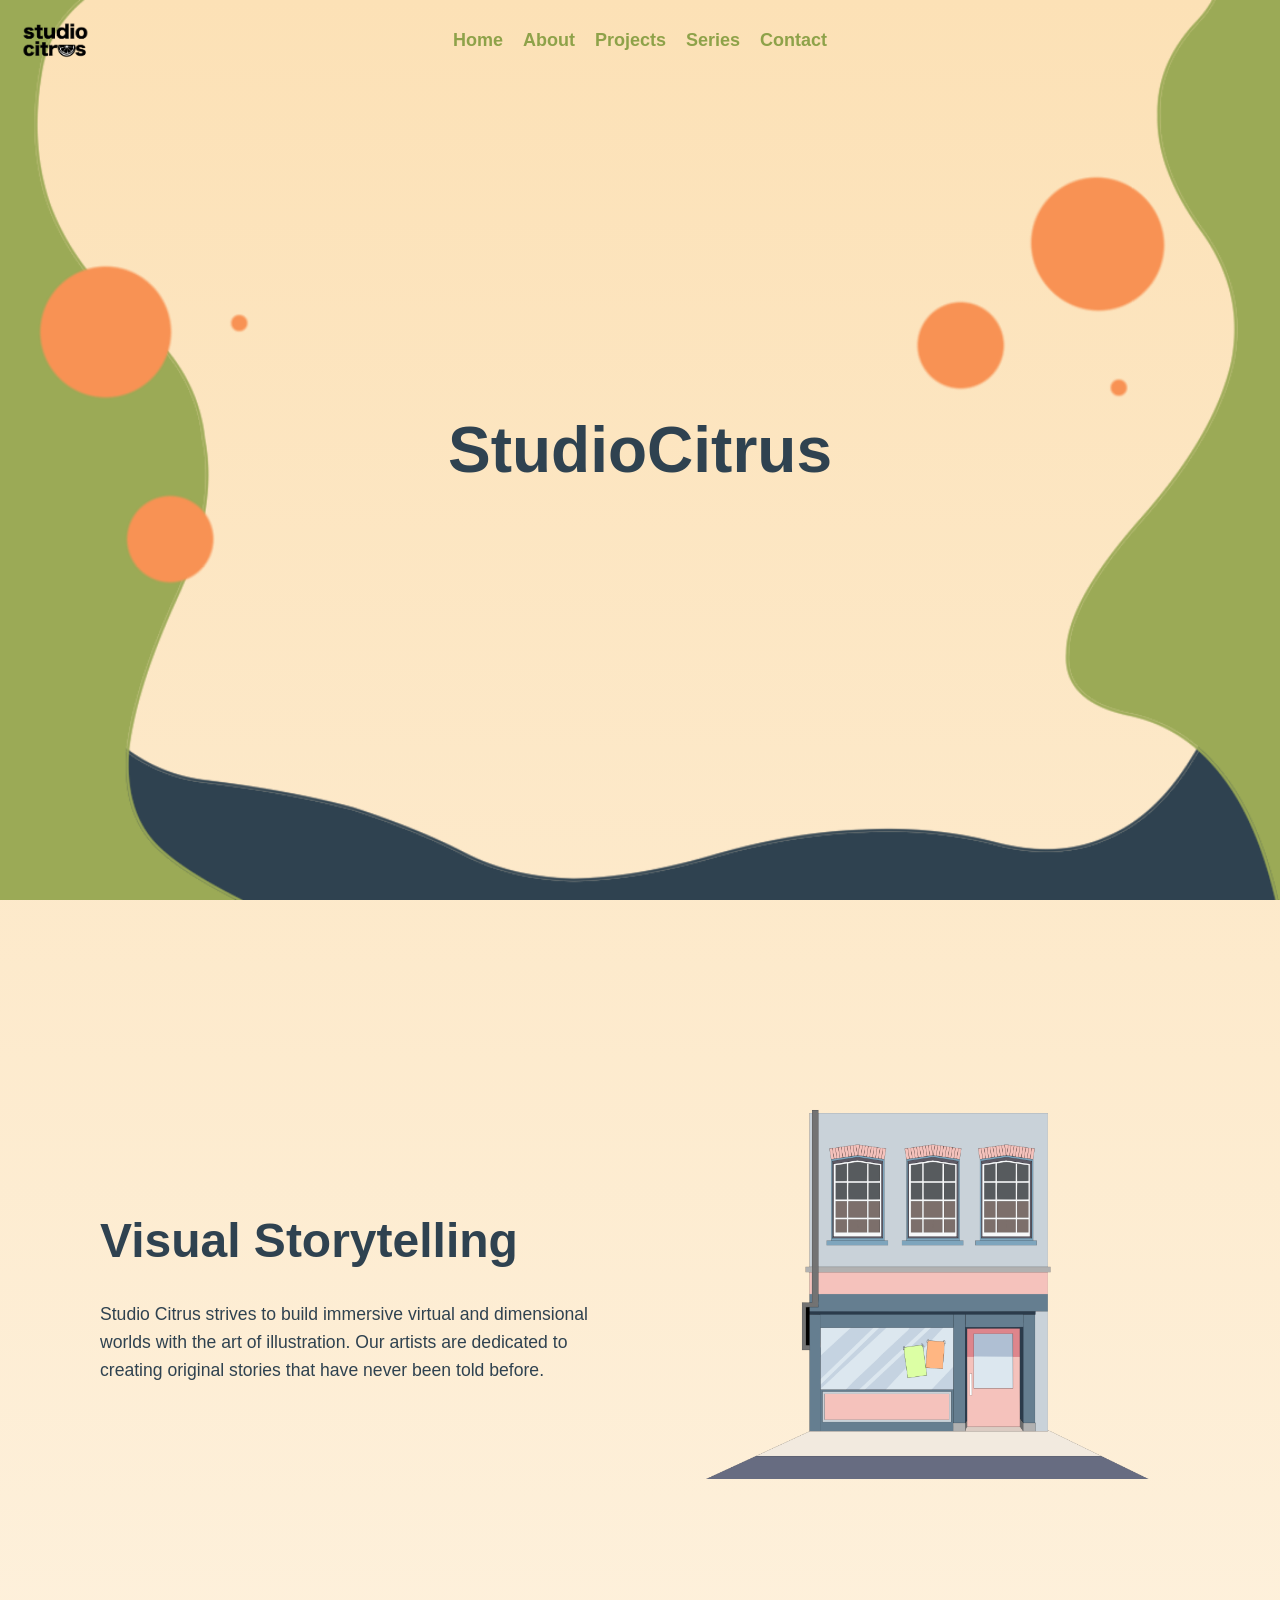
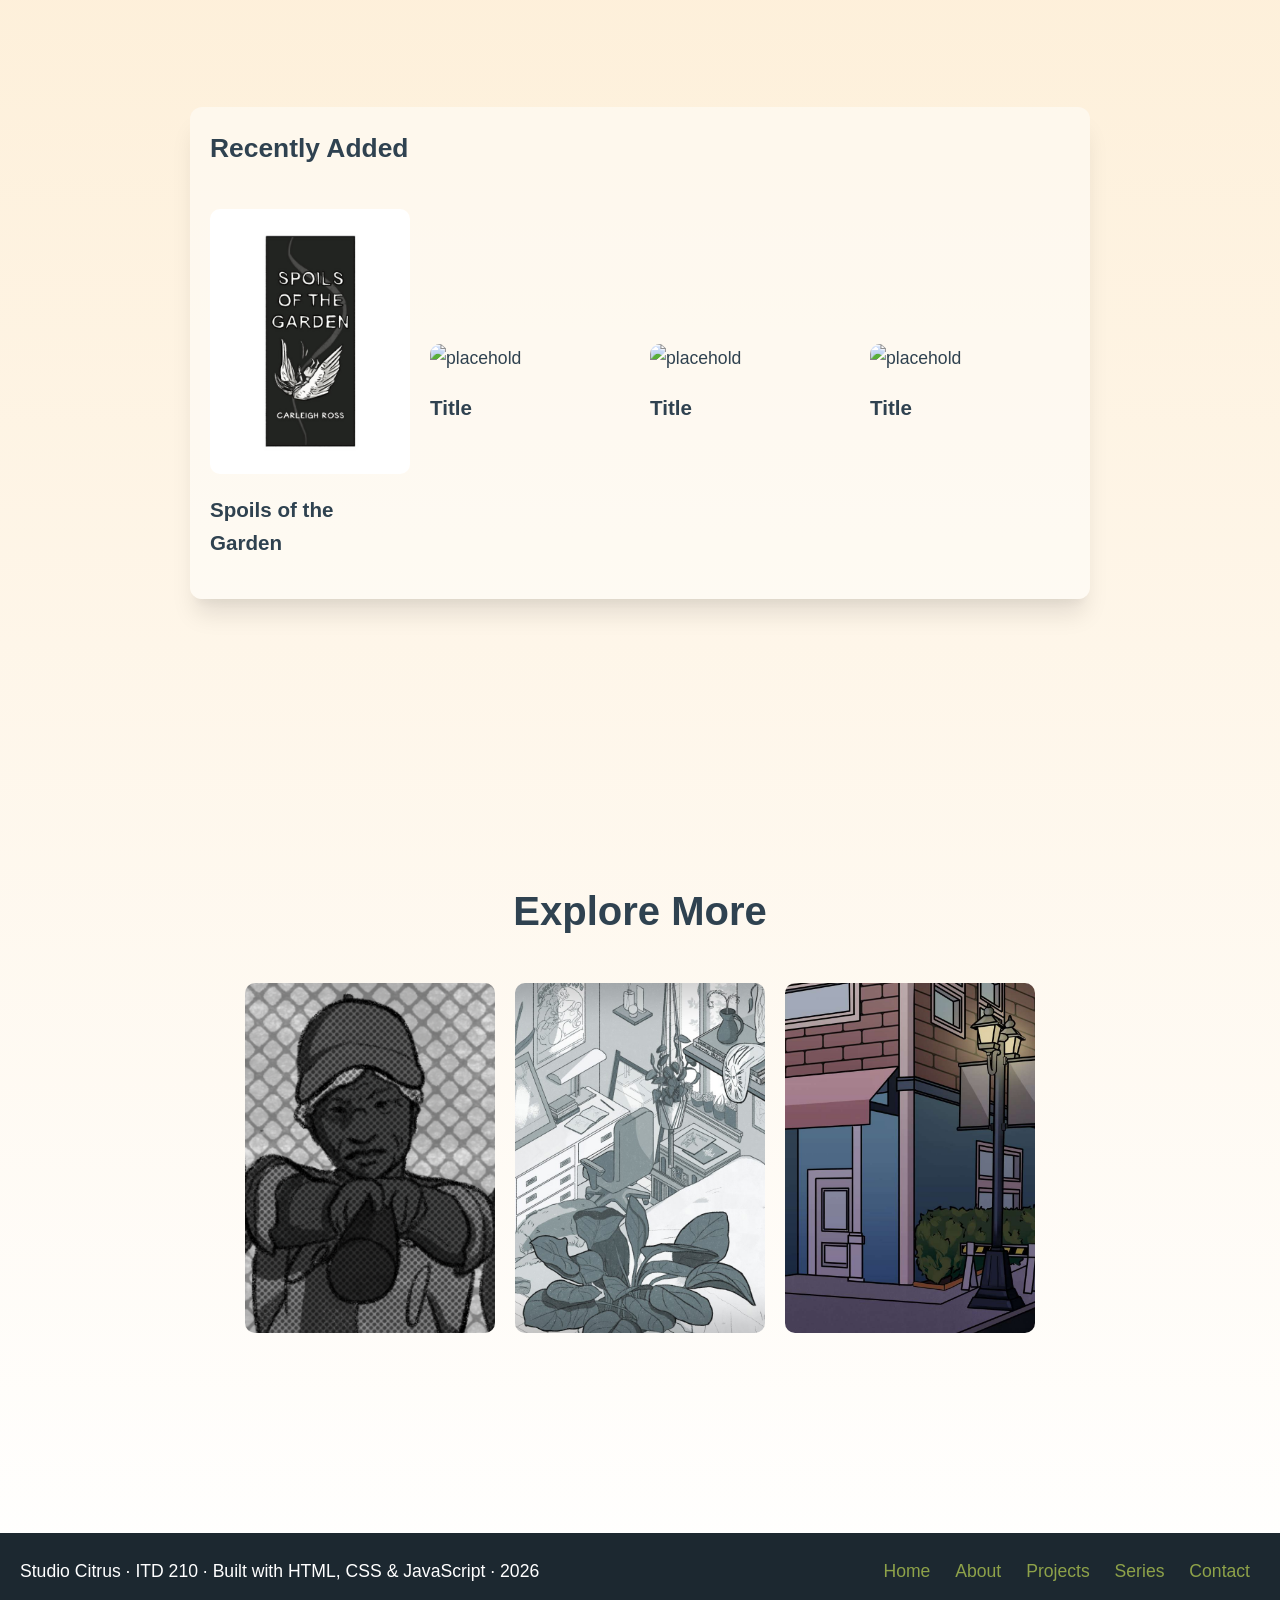
==== commit be305172: "Added contact page with form." ====
--- a/index.html
+++ b/index.html
@@ -41,7 +41,7 @@
         <section class="section-container reveal">
             <div class="section-content reveal">
                 <h2>Visual Storytelling</h2>
-                <p>Lorem ipsum dolor sit amet, consectetur adipiscing elit, sed do eiusmod tempor incididunt ut labore et dolore magna aliqua. Ut enim ad minim veniam, quis nostrud exercitation ullamco laboris nisi ut aliquip ex ea commodo consequat. Duis aute irure dolor in reprehenderit in voluptate velit esse cillum dolore eu fugiat nulla pariatur. Excepteur sint occaecat cupidatat non proident, sunt in culpa qui officia deserunt mollit anim id est laborum.</p>
+                <p>Studio Citrus strives to build immersive virtual and dimensional worlds with the art of illustration. Our artists are dedicated to creating original stories that have never been told before. </p>
             </div>
             <div class="section-image reveal">
                 <img src="images/placehold1.png" alt="#">
@@ -55,11 +55,11 @@
             <div class="recent-box">
                 <!--Card 1-->
                 <article class="recent-cards">
-                    <a href="#">
+                    <a href="sotg.html">
                         <div class="recent-img">
-                        <img src="https://placehold.co/30x40" alt="placehold">
+                        <img src="images/sotg01.jpg" alt="Spoils of the Garden">
                         </div>
-                        <h3>Title</h3>
+                        <h3>Spoils of the Garden</h3>
                     </a>
                 </article>
                 <!--Card 2-->
--- a/css/style.css
+++ b/css/style.css
@@ -11,6 +11,9 @@
     margin: 0;
     padding: 0;
     box-sizing: border-box;
+}
+html {
+    scroll-behavior: smooth;
 }
 body {
     font-family: "Work Sans", sans-serif;
@@ -184,7 +187,7 @@
     height: auto;
     margin: 20px auto;
     border-radius: 10px;
-    transition: .5s all ease-in-out !important;
+    transition: .3s all ease-in-out !important;
 }
 .recent-img:hover {
     transform: scale(1.05);
@@ -406,6 +409,7 @@
     color:#ffffff;
     z-index: 3;
     font-size: clamp(1.8rem, 4vw, 3.5rem);
+    animation: textFadeIn 2.2s ease-out 1 forwards;
 }
 /*ABOUT US/WHAT WE DO*/
 .about-us-container {
@@ -436,6 +440,16 @@
     display: block;
     object-fit: cover;
     border-radius: 10px;
+}
+article hr {
+    display: flex;
+    max-width: 180px;
+    height: 8px;
+    background-color: var(--accent);
+    border: none;
+    border-radius: 50px;
+    align-items: center;
+    margin: 15px 10px;
 }
 /*MEET THE TEAM SECTION*/
 .about-team {
@@ -497,45 +511,28 @@
     transition: .3s ease all;
 }
 .member-card a:hover{
-    color: #005ba6;
-}
-
-/*SMALL SCREENS*/
-@media (max-width: 600px) {
-    .about-hero {
-    height: 40vh;
-    }
-}
-/*TABLET*/
-@media (min-width:900px){
-    .left, .right {
-    flex: 0 0 48%; /*Z-Formation look*/
-    }
-    .team-container {
-    grid-template-columns: repeat(2, 1fr); /* Displays cards 2 per row */
-    }
-}
-/*LARGE SCREEN*/
-@media (min-width:1100px){
-    .left, .right {
-    flex: 0 0 48%; /*Z-Formation look*/
-    padding: 30px;
-    }
-    .team-container {
-    grid-template-columns: repeat(5, 1fr); /* Displays cards 5 per row */
-    }
-
+    color: #000000;
+}
+
+/*CAT SECTION*/
+.cat-section {
+    display: flex;
+    justify-content: space-evenly;
+    margin: 50px auto;
+    align-items: center;
+    padding: 20px;
+    gap: 40px;
 }
 
 /*CAT FACT API*/
 .cat-fact {
     display: flex;
+    flex: 1;
     flex-direction: column;
     justify-content: center;
     align-items: center;
     padding: 30px;
     max-width: 500px;
-    margin: 80px auto;
     gap: 15px;
     text-align: center;
     border-radius: 10px;
@@ -561,11 +558,280 @@
 #dataContainer{
     margin:10px;
 }
-#dataContainer p {
+#dataContainer p{
     background: #a0ef9ea2;
     padding: 16px;
     border-radius: 10px;
 }
+/*CAT IMAGE*/
+.cat-image {
+    flex: 0 0 auto;;
+    max-width: clamp(150px, 25vw, 300px);
+    height: auto;
+}
+.cat-image img{
+    width: 100%;
+    height: auto;
+    object-fit: cover;
+    display: block;
+}
+/*ANIMATED TEXT*/
+@keyframes textFadeIn {
+  from { opacity: 0; }
+  to { opacity: 1; }
+}
+
+
+/*-----------------PROJECTS PAGE-----------------*/
+/*IMAGES CONTAINER*/
+.gallery-title {
+    text-align: center;
+    font-size: 2.5rem;
+    font-weight: 800;
+    margin-top: 120px; 
+}
+.portfolio-container {
+    display: flex;
+    justify-content: center;
+    align-items: center;
+    max-width: 1200px;
+    width: 100%;
+    margin: 10px auto 40px;
+    padding:20px;
+    justify-content: center;
+    overflow: hidden;
+}
+/* IMAGES */
+.grid-item {
+    break-inside: avoid;
+    margin-bottom: 20px;
+    column-count: 3;
+    column-gap: 12px;
+    max-width: 900px;
+    padding: 14px;
+    background-color: #ffffff9a;
+    border-radius: 12px;
+    padding: 20px;
+    margin: 20px;
+    box-shadow: #0000003d 0px 3px 8px;
+}
+.portfolio-container img {
+    width: 100%;
+    height: auto;
+    display: block;
+    margin-bottom: 12px;
+    border-radius: 10px;
+    transition: transform .3s, box-shadow .3s;
+}
+.portfolio-container img:hover {
+    cursor: pointer;
+    transform: scale(1.05);
+    box-shadow: #63636333 0px 2px 8px 0px;
+}
+
+/* PROJECTS */
+@media (max-width: 1000px) {
+    .grid-item {
+        column-count: 3;
+    }
+}
+
+@media (max-width: 700px) {
+    .grid-item {
+        column-count: 2;
+    }
+}
+
+@media (max-width: 500px) {
+    .grid-item {
+        column-count: 1;
+    }
+}
+
+
+/*-----------------CONTACT PAGE-----------------*/
+/*CONTAINER*/
+.contact-container{
+    display: flex;
+    max-width: 1200px;
+    gap: clamp(40px, 8vw, 180px); /*Suggested by ChatGPT (OpenAI, 2026)*/
+    justify-content: center;
+    align-items:  center;
+    margin: 0 auto 80px;
+    min-height: 100vh;
+    padding: 40px;
+}
+
+/*LEFT IMAGE*/
+.contact-left{
+    flex: 1;
+    display: flex;
+    justify-content: center;
+}
+.contact-left img {
+    width: 100%;
+    max-width: 550px;
+    height: auto;
+    object-fit: cover;
+    display: block;
+    margin-top: 60px;
+    
+}
+/*RIGHT FORM*/
+.contact-right{
+    flex: 1;
+}
+form {
+    display: flex;
+    flex-direction: column;
+    gap: 20px;
+    background-color: var(--accent);
+    border-radius: 20px;
+    padding: 30px;
+    max-width: 560px;
+    box-shadow: #0000003d 0px 3px 8px;
+    margin: 0 auto;
+    justify-content: center;
+    color: #000000;
+    font-weight: 600;
+    
+}
+.eb-gradient {
+    margin-top: 40px;
+    font-size: 14px; 
+    font-weight: 700;
+    letter-spacing: .16em;
+    text-transform: uppercase;
+    display: block;
+    background: linear-gradient(95deg, #c90021, #ffb83c);
+    -webkit-background-clip: text;
+    background-clip: text;
+    -webkit-text-fill-color: transparent;
+    text-align: center;
+}
+
+.contact-right h1{
+    font-size: clamp(2rem, 3vw, 4.4rem);
+}
+input, textarea {
+    border-radius: 18px; 
+    border: 2px solid #6e2a0a94;
+    height: 40px;
+    padding: 12px;
+    overflow: hidden;
+}
+textarea {
+    height: 120px;
+}
+input:focus, textarea:focus{
+    outline: 1px solid #00c3ff;
+}
+label {
+    padding: 0 2px;
+    font-size: clamp(1rem, 1.2vw, 1.3rem);
+}
+button[type="submit"] {
+    width: 180px;
+    margin: 8px auto 0;
+    padding: 12px 18px;
+    border-radius: 50px;
+    border: 1.5px solid #001347ee;
+    background-color: #1964a1;
+    cursor: pointer;
+    font-weight: bold;
+    color:#ffffff;
+    font-size: 1rem;
+    transition: .3s ease;
+    
+}
+button:hover {
+    background-color: #2F4250;
+    border: 1px solid #000000;
+    color: var(--wh);
+    transform: scale(1.05);
+    box-shadow: rgba(0, 0, 0, 0.19) 0px 10px 20px, rgba(0, 0, 0, 0.23) 0px 6px 6px;
+}
+/*Mobile*/
+@media (max-width:600px) {
+    .contact-left {
+        display: none;
+    }
+    .contact-container {
+        justify-content: center;
+        align-items: center;
+    }
+    .contact-right {
+        width: 100%;
+    }
+    form {
+        width: 100%;
+        max-width: 520px;
+    }
+}
+/*TABLET*/
+@media (min-width:600px)and (max-width: 1099px){
+    .contact-container {
+        flex-direction: column-reverse;
+        margin-top: 80px;
+    }
+    .contact-left,
+    .contact-right {
+        width: 100%;
+        flex: none;
+    }
+    form {
+        width: min(95%, 520px);
+        max-width: 850px;
+    }
+}
+/*DESKTOP*/
+@media (min-width:1100px){
+    .contact-container {
+        flex-direction: row;
+        margin-top: 20px;
+    }
+
+    .contact-left {
+        display: flex;
+    }
+
+    .contact-left img {
+        margin-top: 140px;
+    }
+}
+
+
+
+
+
+
+/*MOBILE*/
+@media (max-width: 600px) {
+    .about-hero {
+    height: 40vh;
+    }
+}
+/*TABLET*/
+@media (min-width:900px){
+    .left, .right {
+    flex: 0 0 48%; /*Z-Formation look*/
+    }
+    .team-container {
+    grid-template-columns: repeat(2, 1fr); /* Displays cards 2 per row */
+    }
+}
+/*LARGE SCREEN*/
+@media (min-width:1100px){
+    .left, .right {
+    flex: 0 0 48%; /*Z-Formation look*/
+    padding: 30px;
+    }
+    .team-container {
+    grid-template-columns: repeat(5, 1fr); /* Displays cards 5 per row */
+    }
+
+}
+
 /*REVEAL ANIMATION*/
 
 .reveal {
@@ -603,6 +869,8 @@
 
 
 
+
+
 @media (prefers-reduced-motion: reduce) {
 
     *, *::before, *::after {
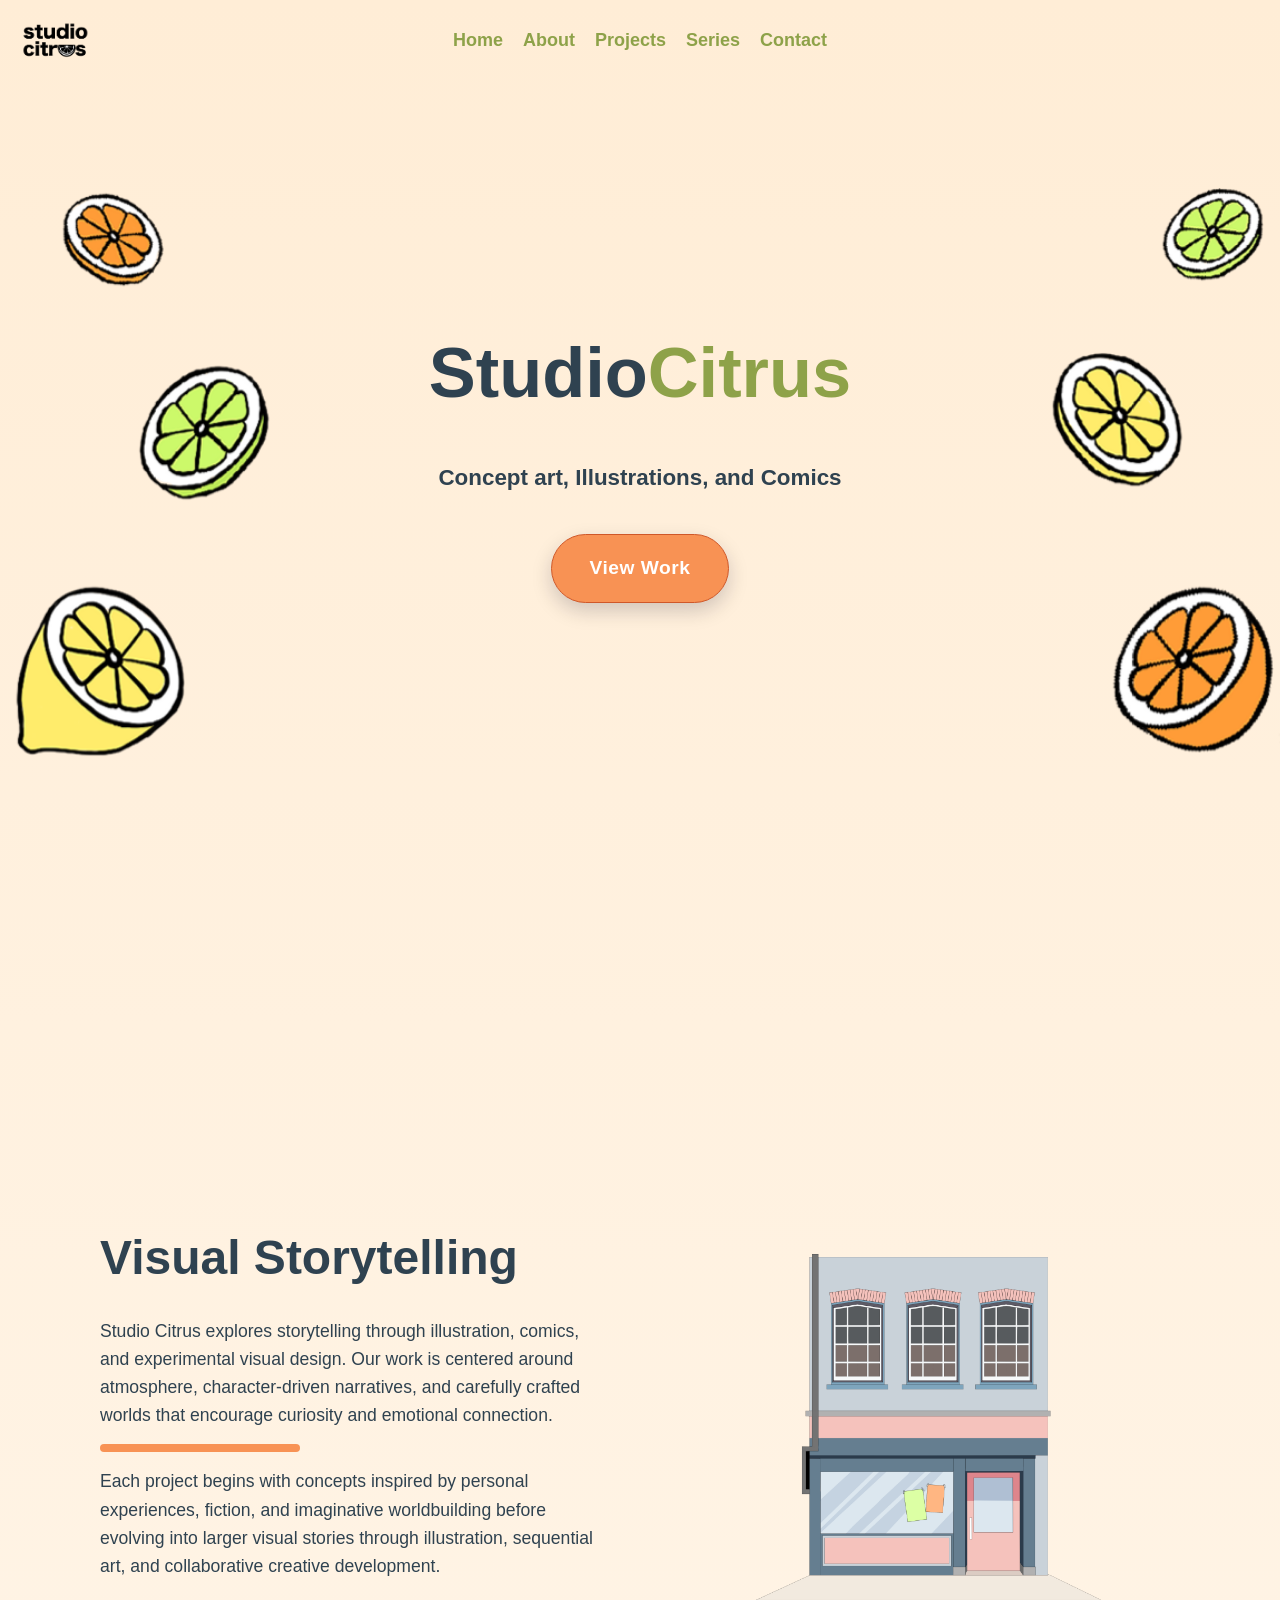
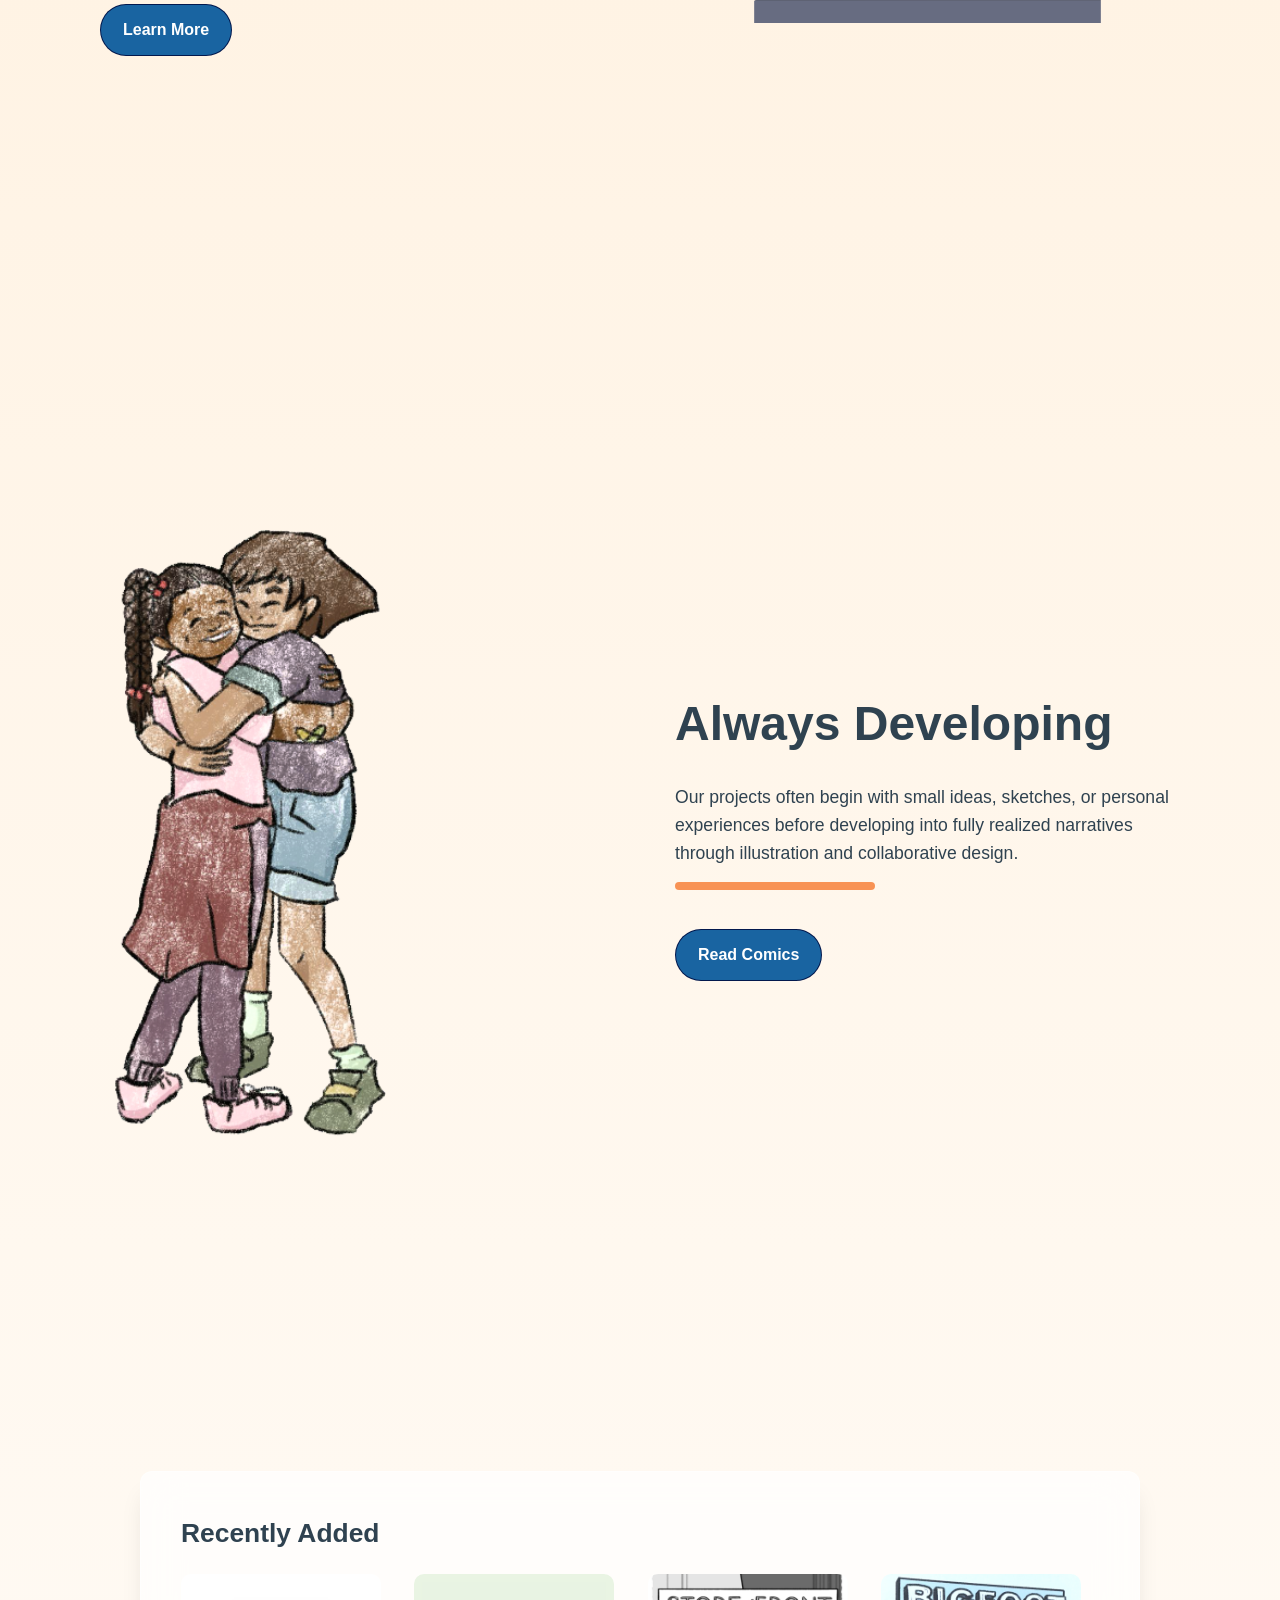
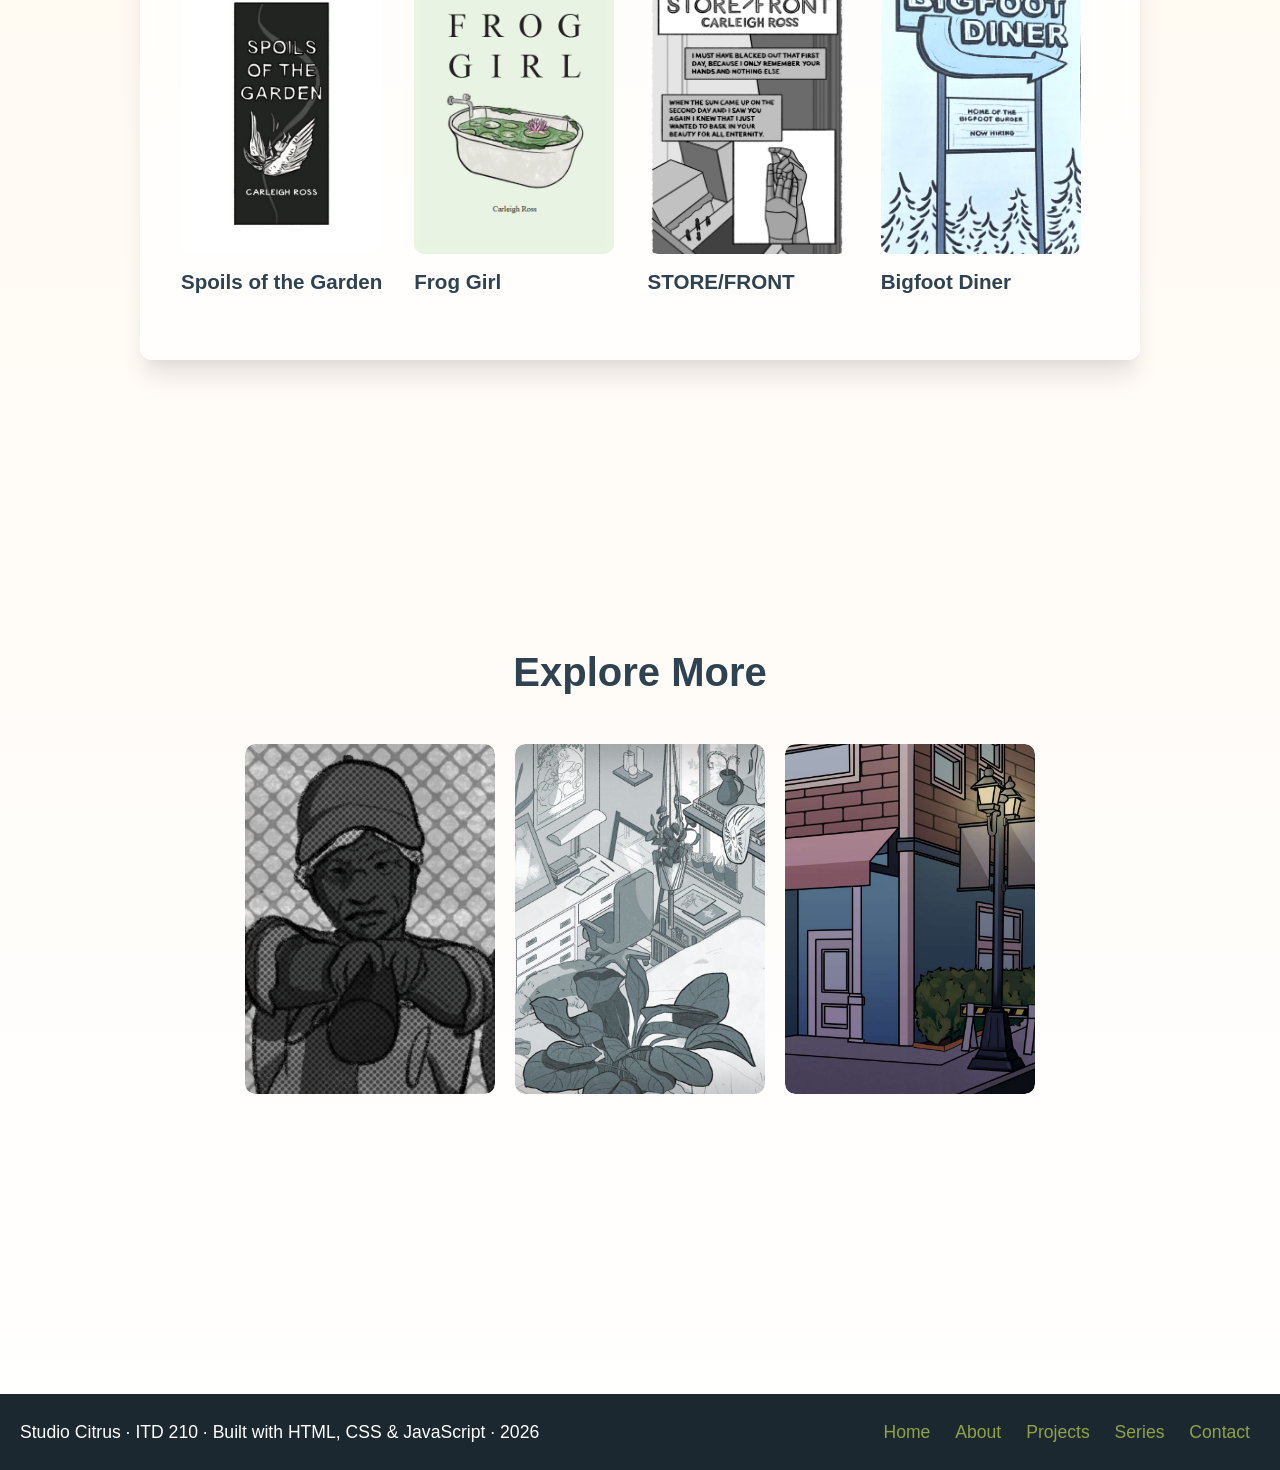
==== commit f93b2fbc: "Added new pages and updated README file" ====
--- a/index.html
+++ b/index.html
@@ -14,10 +14,14 @@
         <div class="logo">
             <!--PLACEHOLDER LOGO-->
             <a href="index.html">
-                <img src="images/logo.png" alt="###" class="logo-icon">
+                <img src="images/logo.png" alt="studio citrus logo" class="logo-icon">
             </a>
         </div>
-        <nav>
+        <!-- MOBILE MENU BUTTON -->
+        <button class="menu-toggle" aria-label="Open Menu">
+            ☰
+        </button>
+        <nav class="mobile-nav"> 
             <ul class="nav-links">
                 <li><a href="index.html">Home</a></li>
                 <li><a href="about.html">About</a></li>
@@ -30,21 +34,44 @@
     <main>
         <!--Hero Content-->
         <section class="hero-container load-in-delay">
-            <h1>Studio <span>Citrus</span></h1>
-                <!--Parallax scrolling hero animations-->
-                <!--Placeholder images must replace-->
-                <img src="images/heroimg2.png" alt="#" id="one">
-                <img src="images/heroimg1.png" alt="#" id="two">
-                <img src="images/heroimg3.png" alt="#" id="three">
+            <div class="hero-content">
+                <h1>Studio <span style="color: #8EA249;">Citrus</span> </h1>
+                <p>Concept art, Illustrations, and Comics</p>
+                <a href="projects.html" class="btn-1">View Work</a>
+            </div>
+                <!--hero animations-->
+                <!--Hero image-->
+                <img src="images/heroimg2.png" alt="hero image" id="one">
         </section>
-        <!--Section-->
+        
+        <!--Section 1-->
+        <!--Text/Image-->
         <section class="section-container reveal">
             <div class="section-content reveal">
                 <h2>Visual Storytelling</h2>
-                <p>Studio Citrus strives to build immersive virtual and dimensional worlds with the art of illustration. Our artists are dedicated to creating original stories that have never been told before. </p>
+                <!--TEXT ENHANCED WITH THE HELP OF CHATGPT (OPENAI, 2026)-->
+                <p>Studio Citrus explores storytelling through illustration, comics, and experimental visual design. Our work is centered around atmosphere, character-driven narratives, and carefully crafted worlds that encourage curiosity and emotional connection.</p> <hr>
+                <p>Each project begins with concepts inspired by personal experiences,
+                fiction, and imaginative worldbuilding before evolving into larger visual stories through illustration, sequential art, and collaborative creative development.</p>
+                <a href="about.html" class="btn-2">Learn More</a>
             </div>
             <div class="section-image reveal">
                 <img src="images/placehold1.png" alt="#">
+            </div>
+        </section>
+        <!--Section 2-->
+        <!--IMAGE/TEXT-->
+        <section class="section-container reveal">
+            <!--IMAGE-->
+            <div class="section-image-2 reveal">
+                <img src="images/index.png" alt="two little girls hugging and smiling">
+            </div>
+            <!--TEXT-->
+            <div class="section-content reveal">
+                <h2>Always Developing</h2>
+                <p>Our projects often begin with small ideas, sketches, or personal experiences before developing into fully realized narratives through illustration and collaborative design.</p>
+                <hr>
+                <a href="series.html" class="btn-2">Read Comics</a>
             </div>
         </section>
         <!--Recently Added-->
@@ -64,29 +91,29 @@
                 </article>
                 <!--Card 2-->
                 <article class="recent-cards">
-                    <a href="#">
+                    <a href="froggirl.html">
                         <div class="recent-img">
-                        <img src="https://placehold.co/30x40" alt="placehold">
+                        <img src="images/froggirl.png" alt="Frog Girl">
                         </div>
-                        <h3>Title</h3>
+                        <h3>Frog Girl</h3>
                     </a>
                 </article>
                 <!--Card 3-->
                 <article class="recent-cards">
-                    <a href="#">
+                    <a href="storefront.html">
                         <div class="recent-img">
-                        <img src="https://placehold.co/30x40" alt="placehold">
+                        <img src="images/sfront01.png" alt="Store Front">
                         </div>
-                        <h3>Title</h3>
+                        <h3>STORE/FRONT</h3>
                     </a>
                 </article>
                 <!--Card 4-->
                 <article class="recent-cards">
-                    <a href="#">
+                    <a href="bfdiner.html">
                         <div class="recent-img">
-                        <img src="https://placehold.co/30x40" alt="placehold">
+                        <img src="images/bigfootdiner.jpg" alt="Bigfoot Diner">
                         </div>
-                        <h3>Title</h3>
+                        <h3>Bigfoot Diner</h3>
                     </a>
                 </article>
             </div>
@@ -108,7 +135,7 @@
                 </article>
                 <!--Card #2-->
                 <article class="card reveal">
-                    <a href="#">
+                    <a href="projects.html">
                         <img src="images/illustration.jpg" alt="#">
                         <div class="card-content">
                             <h3>Illustrations</h3>
@@ -117,10 +144,10 @@
                 </article>
                 <!--Card #3-->
                 <article class="card reveal">
-                    <a href="#">
+                    <a href="contact.html">
                         <img src="images/placehold2.jpg" alt="#">
                         <div class="card-content">
-                            <h3>All Projects</h3>
+                            <h3>Contact</h3>
                         </div>
                     </a>
                 </article>
@@ -139,33 +166,5 @@
     </footer>
     <script src="js/script.js"></script>
 
-
-    <!--TEMP CODE GENERATED WITH THE HELP OF OPENAI(2026)-->
-    <!--MUST REPLACE-->
-    <script>
-const magnet = document.getElementById("one");
-
-const strength = 40; // how far it moves (px)
-
-magnet.addEventListener("mousemove", (e) => {
-    const rect = magnet.getBoundingClientRect();
-
-    const centerX = rect.left + rect.width / 2;
-    const centerY = rect.top + rect.height / 2;
-
-    const deltaX = e.clientX - centerX;
-    const deltaY = e.clientY - centerY;
-
-    const moveX = -(deltaX / rect.width) * strength;
-    const moveY = -(deltaY / rect.height) * strength;
-
-    magnet.style.transform = `translate(${moveX}px, ${moveY}px)`;
-});
-
-magnet.addEventListener("mouseleave", () => {
-    magnet.style.transform = "translate(0, 0)";
-});
-</script>
-
 </body>
 </html>
--- a/css/style.css
+++ b/css/style.css
@@ -1,6 +1,6 @@
 :root {
     --text: #2F4250;
-    --bg: #FCE1B6;
+    --bg: #ffedd6;
     --wh: #ffffff;
     --accent: #F89254;
     --accent2: #8EA249;
@@ -69,7 +69,11 @@
 }
 .nav-links a:hover{
     color: var(--accent);
-}
+    border-bottom: 3px solid;
+    padding-bottom: 5px;
+}
+
+
 /* MAIN MAIN MAIN MAIN */
 main {
     position: relative;
@@ -80,7 +84,7 @@
     margin: 0 auto;
     justify-content: center;
     align-items: center;
-    font-size: 4rem;
+    font-size: 4.4rem;
     padding: 20px;
     z-index: 8;
 }
@@ -101,27 +105,48 @@
     top: 0;
     left: 0;
 }
-/* INCOMPLETE INCOMPLETE INCOMPLETE */
+
+/* HERO SECTION AND ANIMATION CREATED WITH THE USE OF CHATGPT (OPENAI, 2026)*/
 #one {
     z-index: 5;
     transition: transform 0.25s ease-out;
     will-change: transform;
-}
-#two {
-    z-index: 4;
-}
-#three {
-    z-index: 3;
+    animation: float1 6s ease-in-out infinite;
+    pointer-events: none;
+}
+
+@keyframes float1 {
+    0%,100% {
+        transform: translateY(0);
+    }
+    50% {
+        transform: translateY(-20px);
+    }
+}
+.hero-content {
+    display: flex;
+    text-align: center;
+    justify-content: center;
+    align-items: center;
+    margin: 0 auto;
+    flex-direction: column;
+    position: relative;
+    z-index: 10;
+}
+.hero-content p{
+    font-size: 1.4rem;
+    font-weight: 600;
+    margin: 10px;
 }
 /* FIRST SECTION */
 .section-container {
     display: grid;
     max-width: 1200px;
-    margin: 0 auto; 
+    margin: 120px auto; 
     grid-template-columns: 1fr 1fr;
     gap: 70px;
     align-items: center;
-    padding: 80px 60px;
+    padding: 140px 60px;
     padding-top: 200px;
 }
 .section-image {
@@ -130,15 +155,62 @@
     height: auto;
     justify-self: end;
 }
+.section-image-2 {
+    width: 100%;
+    max-width: 300px;
+    height: auto;
+}
 .section-container img {
     width: 100%;
     height: auto;
     object-fit: cover;
+    transition: .5s ease-out;
+}
+.section-container img:hover{
+    transform: scale(1.05);
 }
 .section-content h2 {
     font-size: 3rem;
     padding-bottom: 20px;
 }
+/*LEARN MORE BUTTON*/
+.btn-2, .btn-1 {
+    display: inline-block;
+    margin-top: 24px;
+    padding: 12px 22px;
+    border-radius: 50px;
+    border: 1.5px solid #001347ee;
+    background-color: #1964a1;
+    cursor: pointer;
+    font-weight: bold;
+    color:#ffffff;
+    font-size: 1rem;
+    transition: .3s ease;
+    text-decoration: none;
+}
+.btn-1{
+    border: 1.5px solid #cf5829;
+    padding: 18px 38px;
+    font-size: 1.2rem;
+    font-weight: 700;
+    background-color: var(--accent);
+    letter-spacing: 0.5px;
+    margin-top: 28px;
+    box-shadow: 0 8px 20px #00011f2e;
+}
+.btn-2:hover{
+    background-color: var(--accent2);
+    border: 1px solid #0000001e;
+    transform: translateY(-3px);
+    box-shadow: rgba(0, 0, 0, 0.19) 0px 10px 20px, rgba(0, 0, 0, 0.23) 0px 6px 6px;
+}
+.btn-1:hover{
+    background-color: #1964a1;
+    border: 1px solid #001347ee;
+    transform: translateY(-5px) scale(1.03);
+    box-shadow: rgba(0, 0, 0, 0.19) 0px 10px 20px, rgba(0, 0, 0, 0.23) 0px 6px 6px;
+}
+    
 /*Recently Added Section*/
 .recent-wrapper {
     max-width: 1200px;
@@ -147,30 +219,32 @@
     margin-top: 80px;
 }
 .recent-container {
-    background-color: #ffffff78;
+    background-color: #ffffffb0;
     border-radius: 12px;
     box-shadow: #0000001a 0px 20px 25px -5px, 
                 #0000000a 0px 10px 10px -5px;
-    padding: 20px;
+    backdrop-filter: blur(20px);
+    border: 1px solid #ffffff66;
+    padding: 40px;
     text-align: start;
-    max-width: 900px;  
+    max-width: 1000px;  
     margin: 0 auto;   
 }
 
 .recent-box {
     display: grid;
-    grid-template-columns: repeat(4, 1fr);
-    align-items: center;
-    gap: 20px;
-    max-width: 900px;
+    grid-template-columns: repeat(auto-fit, minmax(180px, 1fr));
+    gap: 15px;
+    max-width: 1000px;
     margin: 20px auto;
+    justify-items: center;
 }
 .recent-cards {
     width: 100%;
     display: flex;
     position: relative;
     width: 100%;
-    max-width: 250px;
+    max-width: 220px;
     aspect-ratio: 5 / 7;
     align-items: center;
     margin: 0 auto;    
@@ -182,11 +256,15 @@
     text-decoration: none;
     color: var(--text);
 }
+.recent-cards h3{
+    margin-top: 12px;
+}
 .recent-img {
-    width: 200px;
+    width: 100%;
+    max-width: 200px;
     height: auto;
-    margin: 20px auto;
     border-radius: 10px;
+    aspect-ratio: 5 / 7;
     transition: .3s all ease-in-out !important;
 }
 .recent-img:hover {
@@ -200,6 +278,7 @@
     object-fit: cover;
     border-radius: 10px;
 }
+
 /* EXPLORE */
 .explore-container {
     display: grid;
@@ -238,6 +317,7 @@
     margin: 0 auto;    
     border-radius: 10px;
     cursor: pointer;
+    overflow: hidden;
     transition: .5s all ease-in-out !important;
 }
 .card a{
@@ -307,6 +387,7 @@
     color: var(--wh);
     padding: 24px 20px;
     justify-content: space-between;
+    margin-top: 100px;
 }
 
 .footer-links a{
@@ -318,58 +399,6 @@
 .footer-links a:hover {
     color: var(--accent);
 }
-
-
-
-/* Media queries were generated with the help of AI (OpenAI, 2026) */
-
-@media (max-width: 1024px) {
-    .section-container {
-        grid-template-columns: 1fr;
-        text-align: center;
-        padding: 60px 30px;
-    }
-
-    .section-image {
-        justify-self: center;
-    }
-}
-
-@media (max-width: 768px) {
-    body {
-        font-size: 1rem;
-    }
-
-    main h1 {
-        font-size: 2.5rem;
-        text-align: center;
-    }
-
-    .nav-links {
-        gap: 10px;
-        font-size: 0.9rem;
-    }
-
-    .hero-container {
-        height: 70vh;
-    }
-}
-
-@media (max-width: 480px) {
-    main h1 {
-        font-size: 2rem;
-    }
-
-    .section-content h2 {
-        font-size: 2rem;
-    }
-
-    .card-container {
-        grid-template-columns: 1fr;
-    }
-}
-
-
 
 
 
@@ -441,15 +470,19 @@
     object-fit: cover;
     border-radius: 10px;
 }
-article hr {
-    display: flex;
-    max-width: 180px;
+article hr, .section-content hr {
+    display: block;
+    width: 180px;
     height: 8px;
     background-color: var(--accent);
     border: none;
     border-radius: 50px;
     align-items: center;
     margin: 15px 10px;
+}
+.section-content hr {
+    margin: 15px 0;
+    width:200px;
 }
 /*MEET THE TEAM SECTION*/
 .about-team {
@@ -511,7 +544,7 @@
     transition: .3s ease all;
 }
 .member-card a:hover{
-    color: #000000;
+    color: #1964a1;
 }
 
 /*CAT SECTION*/
@@ -566,7 +599,7 @@
 /*CAT IMAGE*/
 .cat-image {
     flex: 0 0 auto;;
-    max-width: clamp(150px, 25vw, 300px);
+    max-width: clamp(150px, 25vw, 380px);
     height: auto;
 }
 .cat-image img{
@@ -581,6 +614,102 @@
   to { opacity: 1; }
 }
 
+/*ABOUT MEDIA QUERIES*/
+/*MOBILE*/
+@media (max-width: 600px) {
+
+    .about-us-container {
+        flex-direction: column;
+        gap: 60px;
+    }
+    /* reorder layout */ /*Media query was generated with the help of ChatGPT (OpenAI, 2026) to display text/image orientation for about-us-container*/
+    .right:nth-of-type(2) {
+        order: 1;
+    }
+    .left:nth-of-type(1) {
+        order: 2;
+    }
+    .left:nth-of-type(3) {
+        order: 3;
+    }
+    .left:nth-of-type(4) {
+        order: 4;
+    }
+    /* shrink images */
+    .left img {
+        max-width: 350px;
+        margin: 0 auto;
+    }
+    /* center text */
+    .left,
+    .right {
+        width: 100%;
+        text-align: center;
+    }
+    .right h2,
+    .left h2 {
+        text-align: center;
+    }
+    article hr {
+        margin: 15px auto;
+    }
+    .cat-section {
+        flex-direction: column;
+    }
+}
+/*TABLET*/
+@media (min-width:600px)and (max-width: 1099px){
+    .about-us-container {
+        flex-direction: column;
+        gap: 60px;
+    }
+    /* reorder layout */ /*Media query was generated with the help of ChatGPT (OpenAI, 2026) to display text/image orientation for about-us-container*/
+    .right:nth-of-type(2) {
+        order: 1;
+    }
+    .left:nth-of-type(1) {
+        order: 2;
+    }
+    .left:nth-of-type(3) {
+        order: 3;
+    }
+    .left:nth-of-type(4) {
+        order: 4;
+    }
+    /* shrink images */
+    .left img {
+        max-width: 350px;
+        margin: 0 auto;
+    }
+    /* center text */
+    .left,
+    .right {
+        width: 100%;
+        text-align: center;
+    }
+    .right h2,
+    .left h2 {
+        text-align: center;
+    }
+    article hr {
+        margin: 15px auto;
+    }
+    .team-container {
+    grid-template-columns: repeat(2, 1fr); /* Displays cards 2 per row */
+    }
+
+}
+/*LARGE SCREEN*/
+@media (min-width:1100px){
+    .left, .right {
+    flex: 0 0 48%; /*Z-Formation look*/
+    padding: 30px;
+    }
+    .team-container {
+    grid-template-columns: repeat(5, 1fr); /* Displays cards 5 per row */
+    }
+
+}
 
 /*-----------------PROJECTS PAGE-----------------*/
 /*IMAGES CONTAINER*/
@@ -751,6 +880,7 @@
     transform: scale(1.05);
     box-shadow: rgba(0, 0, 0, 0.19) 0px 10px 20px, rgba(0, 0, 0, 0.23) 0px 6px 6px;
 }
+/*CONTACT MEDIA QUERIES*/
 /*Mobile*/
 @media (max-width:600px) {
     .contact-left {
@@ -800,37 +930,34 @@
     }
 }
 
-
-
-
-
-
-/*MOBILE*/
-@media (max-width: 600px) {
-    .about-hero {
-    height: 40vh;
-    }
-}
-/*TABLET*/
-@media (min-width:900px){
-    .left, .right {
-    flex: 0 0 48%; /*Z-Formation look*/
-    }
-    .team-container {
-    grid-template-columns: repeat(2, 1fr); /* Displays cards 2 per row */
-    }
-}
-/*LARGE SCREEN*/
-@media (min-width:1100px){
-    .left, .right {
-    flex: 0 0 48%; /*Z-Formation look*/
-    padding: 30px;
-    }
-    .team-container {
-    grid-template-columns: repeat(5, 1fr); /* Displays cards 5 per row */
-    }
-
-}
+/*========== COMIC PAGE ==========*/
+
+/*CONTAINER*/
+.comic-container{
+    display:flex;
+    width:100%;
+    max-width:1200px;
+    margin: 90px auto;
+    flex-direction:column;
+    align-items:center;
+    padding:40px;
+    gap:20px;
+}
+
+    
+.panel{
+    width:100%;
+}
+
+.panel img{
+    width:100%;
+    height: auto;
+    display:block;
+    border-radius:16px;
+}
+
+
+
 
 /*REVEAL ANIMATION*/
 
@@ -867,8 +994,89 @@
   }
 }
 
-
-
+/*HOME PAGE MEDIA QUERY*/
+
+/* Media queries were generated with the help of AI (OpenAI, 2026) */
+
+@media (max-width: 1100px) {
+    .section-container {
+        grid-template-columns: 1fr;
+        text-align: center;
+        padding: 60px 30px;
+    }
+
+    .section-image, .section-image-2 {
+        justify-self: center;
+    }
+}
+
+@media (min-width:600px)and (max-width: 1099px){
+    body {
+        font-size: 1rem;
+    }
+    main h1 {
+        font-size: 2.5rem;
+        text-align: center;
+    }
+    .nav-links {
+        gap: 10px;
+        font-size: 0.9rem;
+    }
+    .hero-container {
+        height: 70vh;
+    }
+    .card-container {
+        grid-template-columns: repeat(2, 1fr);
+        gap: 25px;
+        width: 100%;
+    }
+    .card {
+        max-width: 100%;
+    }
+    .section-content hr{
+        margin: 15px auto;
+    }
+    
+}
+
+@media (max-width: 600px) {
+    main h1 {
+        font-size: 2rem;
+    }
+    .section-content h2 {
+        font-size: 2rem;
+    }
+    .card-container {
+        grid-template-columns: 1fr;
+        gap: 30px;
+        width: 80%;
+        padding: 10px;
+        margin-bottom: 80px;
+    }
+    .card {
+        max-width: 100%;
+        width: 100%;
+        aspect-ratio: 5 / 6;
+    }
+    .card img {
+        width: 100%;
+        height: 100%;
+        object-fit: cover;
+    }
+    .card-content h3 {
+        font-size: 1.8rem;
+    }
+    .section-image-2 {
+        max-width: 200px;
+    }
+    .hero-content img{
+        content: hidden;
+    }
+    .section-content hr{
+        margin: 15px auto;
+    }
+    
+}
 
 
 @media (prefers-reduced-motion: reduce) {
@@ -893,4 +1101,57 @@
 
     }
 
-}+}
+/*------------------------MOBILE MENU BUTTON------------- */
+/*Created with the help of ChatGPT (OpenAI,2026)*/
+.menu-toggle {
+    display: none;
+    background: none;
+    border: none;
+    font-size: 2rem;
+    color: var(--accent2);
+    cursor: pointer;
+    border-radius: 8px;
+    z-index: 20;
+}
+/* MOBILE NAV */
+.mobile-nav {
+    transition: 0.35s ease;
+}
+/* MOBILE STYLES */
+@media (max-width: 768px) {
+    header {
+        padding: 20px;
+    }
+    .menu-toggle {
+        display: block;
+    }
+    .mobile-nav {
+        position: absolute;
+        top: 85px;
+        left: 0;
+        width: 100%;
+        background: #ffedd6ee;
+        backdrop-filter: blur(12px);
+        max-height: 0;
+        overflow: hidden;
+    }
+    .mobile-nav.active {
+        max-height: 500px;
+        padding: 20px 0;
+    }
+    .nav-links {
+        flex-direction: column;
+        align-items: center;
+        gap: 24px;
+        padding: 10px 0;
+    }
+    .nav-links a {
+        font-size: 1.2rem;
+    }
+    /* remove centered desktop nav */
+    nav {
+        left: unset;
+        transform: none;
+    }
+}
